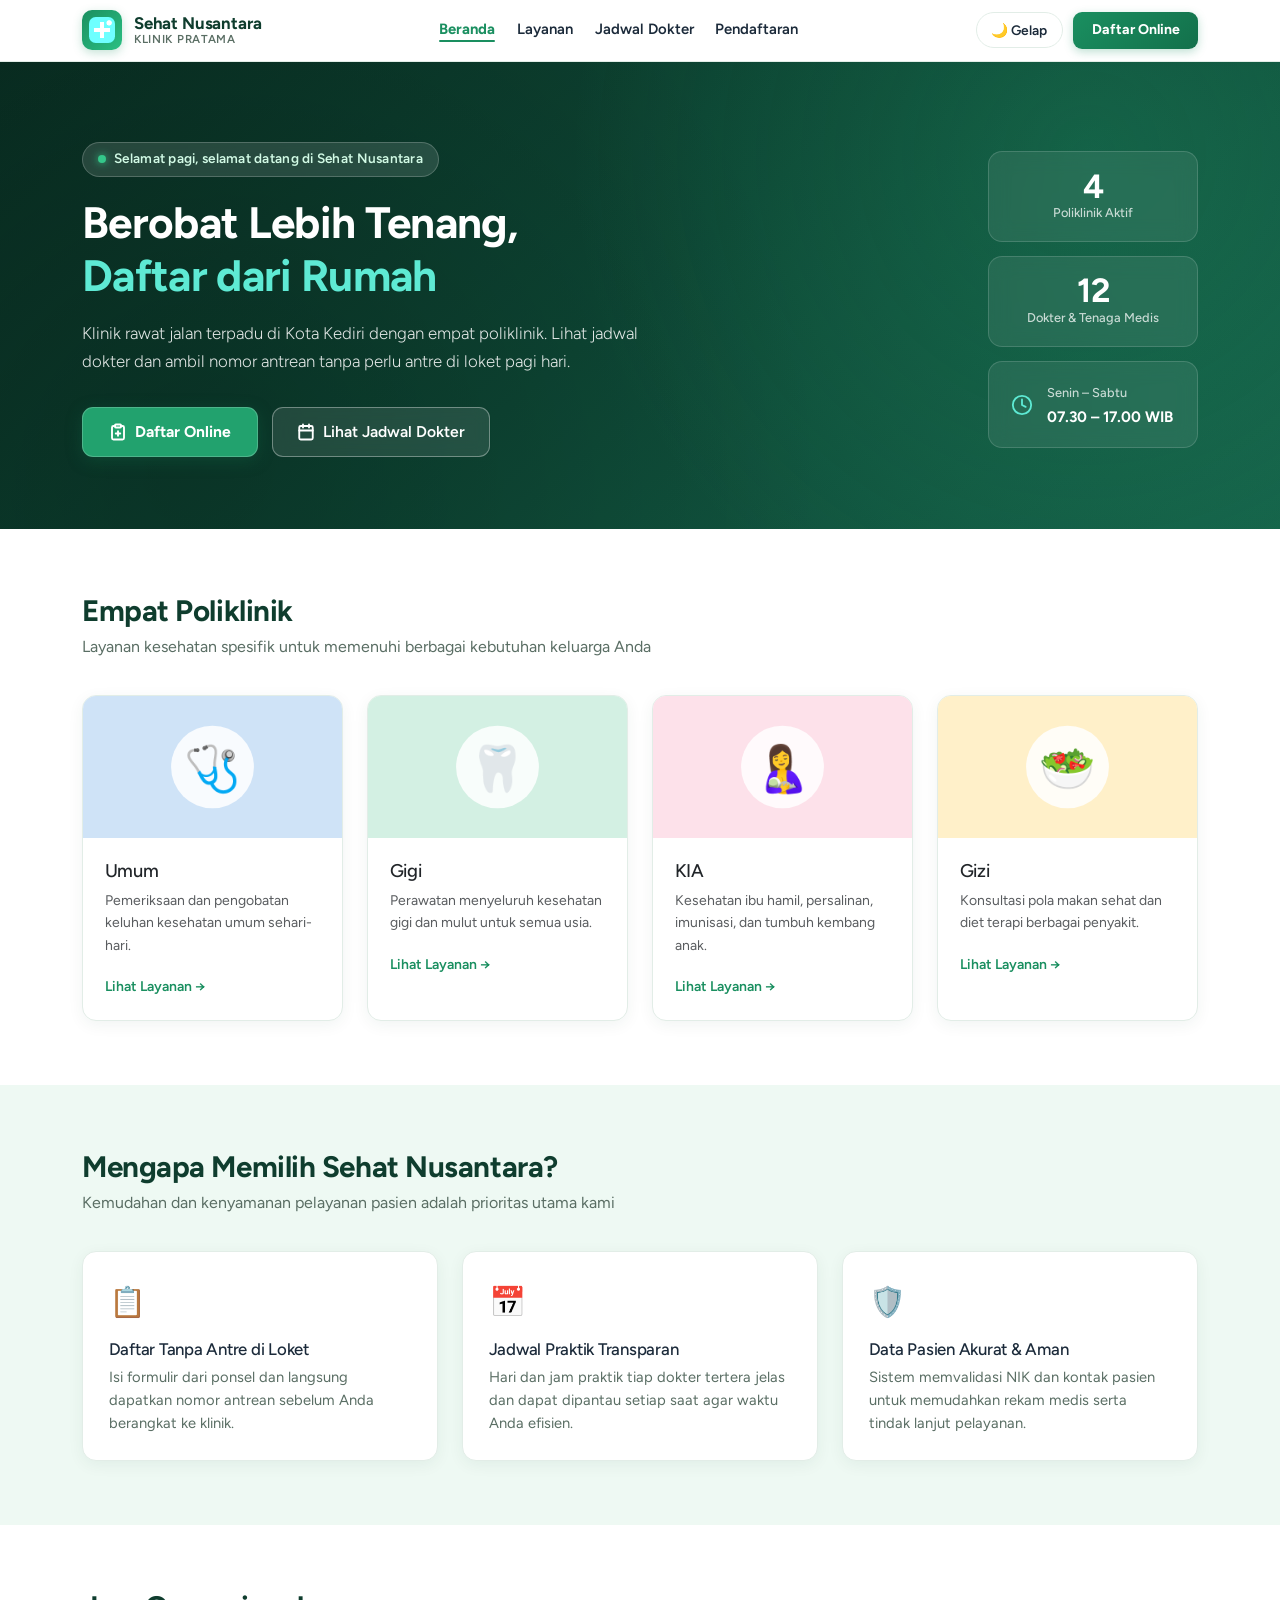
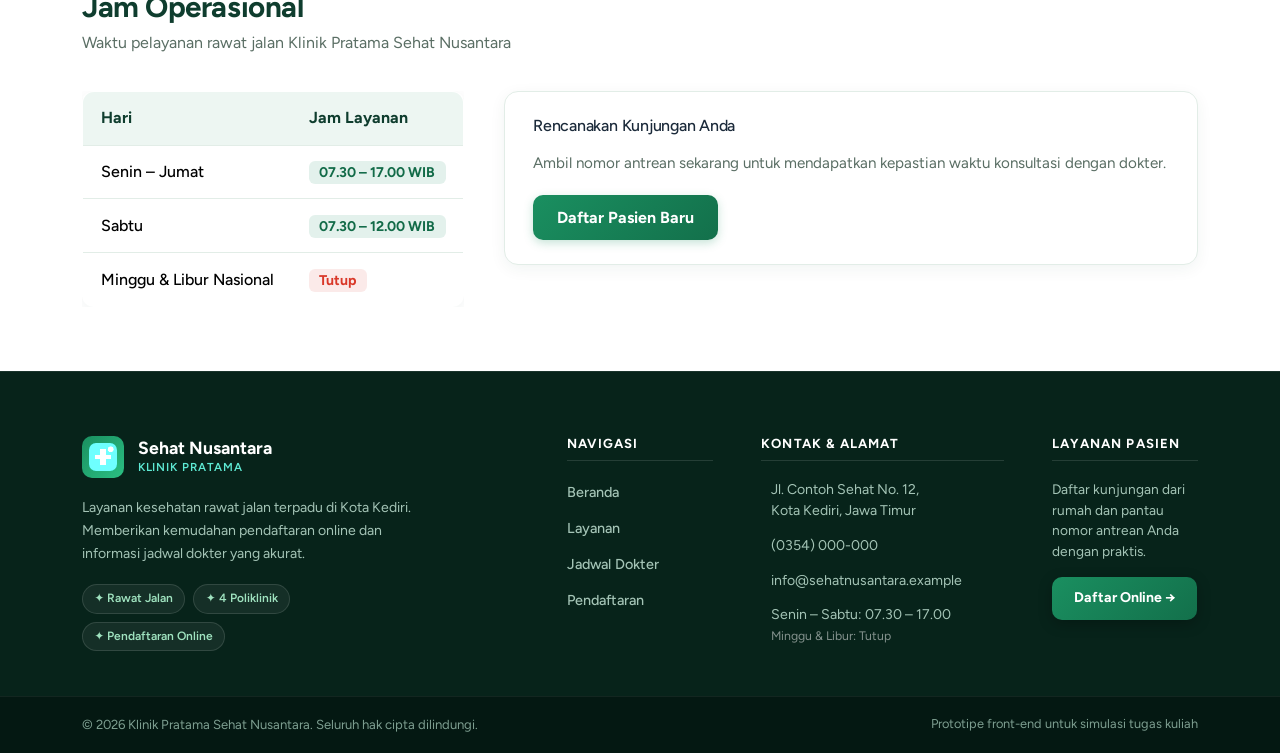
==== index.html @ d6ba3797 "Merge pull request #7 from ReyhanRefalda/fixing-html Menghapus kode yang tidak perlu di index" ====
<!doctype html>
<html lang="id">
  <head>
    <meta charset="UTF-8" />
    <meta name="viewport" content="width=device-width, initial-scale=1" />
    <title>Beranda | Klinik Pratama Sehat Nusantara</title>
    <link rel="preconnect" href="https://fonts.googleapis.com" />
    <link
      href="https://fonts.googleapis.com/css2?family=Figtree:wght@400;500;600;700&display=swap"
      rel="stylesheet"
    />
    <link
      href="https://cdn.jsdelivr.net/npm/bootstrap@5.3.3/dist/css/bootstrap.min.css"
      rel="stylesheet"
    />
    <link rel="stylesheet" href="css/style.css" />
    <script>
      document.documentElement.setAttribute(
        "data-bs-theme",
        localStorage.getItem("tema") || "light",
      );
    </script>
  </head>
  <body>

    <!-- ===== HEADER / NAVBAR ===== -->
    <header class="site-header">
      <nav class="navbar navbar-expand-md" aria-label="Navigasi utama">
        <div class="container">

          <!-- Brand Logo & Nama -->
          <a class="navbar-brand" href="index.html">
            <div class="navbar-brand-logo">
              <img
                src="img/logo.svg"
                alt="Logo Klinik Sehat Nusantara"
                width="26"
                height="26"
              />
            </div>
            <div class="navbar-brand-text">
              <span class="brand-name">Sehat Nusantara</span>
              <span class="brand-sub">Klinik Pratama</span>
            </div>
          </a>

          <!-- Toggler Mobile -->
          <button
            class="navbar-toggler"
            type="button"
            data-bs-toggle="collapse"
            data-bs-target="#menu"
            aria-controls="menu"
            aria-expanded="false"
            aria-label="Buka menu"
          >
            <span class="navbar-toggler-icon"></span>
          </button>

          <!-- Menu Navigasi & Aksi -->
          <div class="collapse navbar-collapse" id="menu">
            <ul class="navbar-nav mx-auto">
              <li class="nav-item">
                <a class="nav-link active" href="index.html">
                  <span>Beranda</span>
                </a>
              </li>
              <li class="nav-item">
                <a class="nav-link" href="layanan.html">
                  <span>Layanan</span>
                </a>
              </li>
              <li class="nav-item">
                <a class="nav-link" href="dokter.html">
                  <span>Jadwal Dokter</span>
                </a>
              </li>
              <li class="nav-item">
                <a class="nav-link" href="pendaftaran.html">
                  <span>Pendaftaran</span>
                </a>
              </li>
            </ul>

            <div class="navbar-actions">
              <button
                id="btn-tema"
                type="button"
                class="btn-tema"
                aria-pressed="false"
              >
                🌙 Gelap
              </button>
              <a href="pendaftaran.html" class="btn-daftar-nav">
                Daftar Online
              </a>
            </div>
          </div>

        </div>
      </nav>
    </header>

    <main>
      <!-- ===== HERO SECTION ===== -->
      <section class="hero">
        <div class="container">
          <div class="hero-inner">
            <div class="hero-content">
              <div class="hero-badge">
                <span class="hero-badge-dot"></span>
                <span id="sapaan" class="sapaan">Selamat datang di Sehat Nusantara</span>
              </div>
              <h1 class="hero-title">
                Berobat Lebih Tenang,<br />
                <span class="hero-title-highlight">Daftar dari Rumah</span>
              </h1>
              <p class="lead">
                Klinik rawat jalan terpadu di Kota Kediri dengan empat poliklinik.
                Lihat jadwal dokter dan ambil nomor antrean tanpa perlu antre di loket pagi hari.
              </p>
              <div class="hero-actions">
                <a class="btn btn-hero-primary" href="pendaftaran.html">
                  <svg xmlns="http://www.w3.org/2000/svg" width="18" height="18" viewBox="0 0 24 24" fill="none" stroke="currentColor" stroke-width="2.5" stroke-linecap="round" stroke-linejoin="round" aria-hidden="true"><path d="M16 4h2a2 2 0 0 1 2 2v14a2 2 0 0 1-2 2H6a2 2 0 0 1-2-2V6a2 2 0 0 1 2-2h2"/><rect x="8" y="2" width="8" height="4" rx="1"/><path d="M12 11v6M9 14h6"/></svg>
                  Daftar Online
                </a>
                <a class="btn btn-hero-secondary" href="dokter.html">
                  <svg xmlns="http://www.w3.org/2000/svg" width="18" height="18" viewBox="0 0 24 24" fill="none" stroke="currentColor" stroke-width="2.5" stroke-linecap="round" stroke-linejoin="round" aria-hidden="true"><rect x="3" y="4" width="18" height="18" rx="2" ry="2"/><line x1="16" y1="2" x2="16" y2="6"/><line x1="8" y1="2" x2="8" y2="6"/><line x1="3" y1="10" x2="21" y2="10"/></svg>
                  Lihat Jadwal Dokter
                </a>
              </div>
            </div>

            <!-- Stats Highlight Kanan -->
            <div class="hero-stats" aria-hidden="true">
              <div class="stat-card">
                <span class="stat-num">4</span>
                <span class="stat-label">Poliklinik Aktif</span>
              </div>
              <div class="stat-card">
                <span class="stat-num">12</span>
                <span class="stat-label">Dokter &amp; Tenaga Medis</span>
              </div>
              <div class="stat-card stat-card-wide">
                <div class="stat-icon-clock">
                  <svg xmlns="http://www.w3.org/2000/svg" width="22" height="22" viewBox="0 0 24 24" fill="none" stroke="currentColor" stroke-width="2" stroke-linecap="round" stroke-linejoin="round" aria-hidden="true"><circle cx="12" cy="12" r="10"/><polyline points="12 6 12 12 16 14"/></svg>
                </div>
                <div>
                  <span class="stat-label">Senin – Sabtu</span>
                  <span class="stat-num-sm">07.30 – 17.00 WIB</span>
                </div>
              </div>
            </div>
          </div>
        </div>
      </section>

      <!-- ===== EMPAT POLIKLINIK ===== -->
      <section class="bagian">
        <div class="container">
          <div class="section-heading text-center text-md-start">
            <h2>Empat Poliklinik</h2>
            <p class="section-sub">Layanan kesehatan spesifik untuk memenuhi berbagai kebutuhan keluarga Anda</p>
          </div>
          <div class="row g-4">
            <div class="col-6 col-lg-3">
              <div class="card kartu-poli h-100">
                <img
                  src="img/umum.svg"
                  class="card-img-top"
                  alt="Ilustrasi Poliklinik Umum"
                />
                <div class="card-body">
                  <h3 class="h5">Umum</h3>
                  <p class="small text-muted mb-3">Pemeriksaan dan pengobatan keluhan kesehatan umum sehari-hari.</p>
                  <a href="layanan.html" class="stretched-link small fw-semibold">Lihat Layanan →</a>
                </div>
              </div>
            </div>
            <div class="col-6 col-lg-3">
              <div class="card kartu-poli h-100">
                <img
                  src="img/gigi.svg"
                  class="card-img-top"
                  alt="Ilustrasi Poliklinik Gigi"
                />
                <div class="card-body">
                  <h3 class="h5">Gigi</h3>
                  <p class="small text-muted mb-3">Perawatan menyeluruh kesehatan gigi dan mulut untuk semua usia.</p>
                  <a href="layanan.html" class="stretched-link small fw-semibold">Lihat Layanan →</a>
                </div>
              </div>
            </div>
            <div class="col-6 col-lg-3">
              <div class="card kartu-poli h-100">
                <img
                  src="img/kia.svg"
                  class="card-img-top"
                  alt="Ilustrasi Poliklinik KIA"
                />
                <div class="card-body">
                  <h3 class="h5">KIA</h3>
                  <p class="small text-muted mb-3">Kesehatan ibu hamil, persalinan, imunisasi, dan tumbuh kembang anak.</p>
                  <a href="layanan.html" class="stretched-link small fw-semibold">Lihat Layanan →</a>
                </div>
              </div>
            </div>
            <div class="col-6 col-lg-3">
              <div class="card kartu-poli h-100">
                <img
                  src="img/gizi.svg"
                  class="card-img-top"
                  alt="Ilustrasi Poliklinik Gizi"
                />
                <div class="card-body">
                  <h3 class="h5">Gizi</h3>
                  <p class="small text-muted mb-3">Konsultasi pola makan sehat dan diet terapi berbagai penyakit.</p>
                  <a href="layanan.html" class="stretched-link small fw-semibold">Lihat Layanan →</a>
                </div>
              </div>
            </div>
          </div>
        </div>
      </section>

      <!-- ===== KEUNGGULAN ===== -->
      <section class="bagian bg-muda">
        <div class="container">
          <div class="section-heading text-center text-md-start">
            <h2>Mengapa Memilih Sehat Nusantara?</h2>
            <p class="section-sub">Kemudahan dan kenyamanan pelayanan pasien adalah prioritas utama kami</p>
          </div>
          <div class="row g-4">
            <div class="col-md-4">
              <div class="keunggulan-card">
                <div class="keunggulan-icon" aria-hidden="true">📋</div>
                <h3 class="h5">Daftar Tanpa Antre di Loket</h3>
                <p>Isi formulir dari ponsel dan langsung dapatkan nomor antrean sebelum Anda berangkat ke klinik.</p>
              </div>
            </div>
            <div class="col-md-4">
              <div class="keunggulan-card">
                <div class="keunggulan-icon" aria-hidden="true">📅</div>
                <h3 class="h5">Jadwal Praktik Transparan</h3>
                <p>Hari dan jam praktik tiap dokter tertera jelas dan dapat dipantau setiap saat agar waktu Anda efisien.</p>
              </div>
            </div>
            <div class="col-md-4">
              <div class="keunggulan-card">
                <div class="keunggulan-icon" aria-hidden="true">🛡️</div>
                <h3 class="h5">Data Pasien Akurat &amp; Aman</h3>
                <p>Sistem memvalidasi NIK dan kontak pasien untuk memudahkan rekam medis serta tindak lanjut pelayanan.</p>
              </div>
            </div>
          </div>
        </div>
      </section>

      <!-- ===== JAM OPERASIONAL ===== -->
      <section class="bagian">
        <div class="container">
          <div class="section-heading text-center text-md-start">
            <h2>Jam Operasional</h2>
            <p class="section-sub">Waktu pelayanan rawat jalan Klinik Pratama Sehat Nusantara</p>
          </div>
          <div class="jam-wrapper">
            <div class="table-responsive">
              <table class="table tabel-jam">
                <thead>
                  <tr>
                    <th scope="col">Hari</th>
                    <th scope="col">Jam Layanan</th>
                  </tr>
                </thead>
                <tbody>
                  <tr>
                    <td class="fw-medium">Senin – Jumat</td>
                    <td><span class="jam-buka">07.30 – 17.00 WIB</span></td>
                  </tr>
                  <tr>
                    <td class="fw-medium">Sabtu</td>
                    <td><span class="jam-buka">07.30 – 12.00 WIB</span></td>
                  </tr>
                  <tr>
                    <td class="fw-medium">Minggu &amp; Libur Nasional</td>
                    <td><span class="jam-tutup">Tutup</span></td>
                  </tr>
                </tbody>
              </table>
            </div>
            <div class="jam-cta">
              <h3 class="h6 mb-1">Rencanakan Kunjungan Anda</h3>
              <p>Ambil nomor antrean sekarang untuk mendapatkan kepastian waktu konsultasi dengan dokter.</p>
              <a href="pendaftaran.html" class="btn btn-hijau mt-2 align-self-start">Daftar Pasien Baru</a>
            </div>
          </div>
        </div>
      </section>
    </main>

    <!-- ===== FOOTER ===== -->
    <footer class="site-footer">
      <div class="footer-top">
        <div class="container">
          <div class="row g-4 g-lg-5">

            <!-- Kolom 1: Identitas -->
            <div class="col-md-5 col-lg-4">
              <div class="footer-brand">
                <div class="footer-brand-logo">
                  <img src="img/logo.svg" alt="Logo Sehat Nusantara" width="28" height="28" />
                </div>
                <div>
                  <span class="footer-brand-name">Sehat Nusantara</span>
                  <span class="footer-brand-tag">Klinik Pratama</span>
                </div>
              </div>
              <p class="footer-desc">
                Layanan kesehatan rawat jalan terpadu di Kota Kediri. Memberikan kemudahan pendaftaran online dan informasi jadwal dokter yang akurat.
              </p>
              <div class="footer-badges">
                <span class="footer-badge">✦ Rawat Jalan</span>
                <span class="footer-badge">✦ 4 Poliklinik</span>
                <span class="footer-badge">✦ Pendaftaran Online</span>
              </div>
            </div>

            <!-- Kolom 2: Navigasi -->
            <div class="col-6 col-md-3 col-lg-2 offset-lg-1">
              <h2 class="footer-heading">Navigasi</h2>
              <ul class="footer-links">
                <li><a href="index.html">Beranda</a></li>
                <li><a href="layanan.html">Layanan</a></li>
                <li><a href="dokter.html">Jadwal Dokter</a></li>
                <li><a href="pendaftaran.html">Pendaftaran</a></li>
              </ul>
            </div>

            <!-- Kolom 3: Kontak -->
            <div class="col-6 col-md-4 col-lg-3">
              <h2 class="footer-heading">Kontak &amp; Alamat</h2>
              <ul class="footer-contact">
                <li>
                  <span class="fc-icon" aria-hidden="true"></span>
                  <span>Jl. Contoh Sehat No. 12,<br />Kota Kediri, Jawa Timur</span>
                </li>
                <li>
                  <span class="fc-icon" aria-hidden="true"></span>
                  <span>(0354) 000-000</span>
                </li>
                <li>
                  <span class="fc-icon" aria-hidden="true"></span>
                  <span>info@sehatnusantara.example</span>
                </li>
                <li>
                  <span class="fc-icon" aria-hidden="true"></span>
                  <span>Senin – Sabtu: 07.30 – 17.00<br /><small class="text-white-50">Minggu &amp; Libur: Tutup</small></span>
                </li>
              </ul>
            </div>

            <!-- Kolom 4: CTA Layanan -->
            <div class="col-md-12 col-lg-2">
              <h2 class="footer-heading">Layanan Pasien</h2>
              <p class="footer-cta-desc">Daftar kunjungan dari rumah dan pantau nomor antrean Anda dengan praktis.</p>
              <a href="pendaftaran.html" class="btn-footer-daftar">Daftar Online →</a>
            </div>

          </div>
        </div>
      </div>

      <!-- Footer Bottom Bar -->
      <div class="footer-bottom">
        <div class="container">
          <div class="footer-bottom-inner">
            <p class="copy">&copy; 2026 Klinik Pratama Sehat Nusantara. Seluruh hak cipta dilindungi.</p>
            <p class="footer-credit">Prototipe front-end untuk simulasi tugas kuliah</p>
          </div>
        </div>
      </div>
    </footer>

    <script src="https://cdn.jsdelivr.net/npm/bootstrap@5.3.3/dist/js/bootstrap.bundle.min.js"></script>
    <script src="js/script.js"></script>
  </body>
</html>
---- css/style.css ----
/* ==========================================================================
   KLINIK PRATAMA SEHAT NUSANTARA - MODERN HEALTHCARE DESIGN SYSTEM
   Palet: Emerald Green (#1a8f60), Forest Deep (#092e22), Soft Mint (#eef9f3),
   Slate Charcoal (#1b2a3a), Pure White (#ffffff).
   Font: Figtree
   ========================================================================== */

:root {
  /* Warna Utama & Identitas */
  --hijau: #1a8f60;
  --hijau-tua: #126b48;
  --hijau-muda: #eef9f3;
  --hijau-aksen: #2bc083;
  --biru: #1a8f60;           /* Selaraskan biru lawas menjadi hijau klinik */
  --biru-tua: #0f3d2e;
  --biru-muda: #eef9f3;
  --teks: #1b2a3a;
  --teks-muted: #5a6e64;
  --abu: #5a6e64;
  --merah: #d93829;
  --latar-gelap: #092e22;    /* Deep Forest Green elegan */
  --tombol: #1a8f60;
  --tombol-hover: #13704b;
  --border-halus: #e2ede7;
  --card-bg: #ffffff;
  --card-shadow: 0 4px 16px rgba(15, 61, 46, 0.06);
  --card-shadow-hover: 0 8px 24px rgba(26, 143, 96, 0.12);
  --header-bg: rgba(255, 255, 255, 0.95);
  --footer-bg: #07231a;
  --footer-bottom-bg: #041812;
}

body {
  font-family: "Figtree", system-ui, -apple-system, BlinkMacSystemFont, sans-serif;
  color: var(--teks);
  background-color: var(--bs-body-bg);
  line-height: 1.6;
  overflow-x: hidden;
  transition: background-color 0.25s ease, color 0.25s ease;
}

h1, h2, h3, h4, h5, h6 {
  font-weight: 700;
  color: var(--biru-tua);
  letter-spacing: -0.015em;
}

a {
  color: var(--hijau);
  text-decoration: none;
  transition: color 0.18s ease;
}
a:hover {
  color: var(--hijau-tua);
}

:focus-visible {
  outline: 2px solid var(--hijau);
  outline-offset: 2px;
}

/* ==========================================================================
   HEADER & NAVBAR (Konsisten di Seluruh Halaman)
   ========================================================================== */
.site-header {
  background: var(--header-bg);
  backdrop-filter: blur(12px);
  -webkit-backdrop-filter: blur(12px);
  border-bottom: 1px solid var(--border-halus);
  position: sticky;
  top: 0;
  z-index: 1000;
  box-shadow: 0 2px 10px rgba(0, 0, 0, 0.03);
  transition: background-color 0.25s ease, border-color 0.25s ease;
}

.site-header .navbar {
  padding: 0.65rem 0;
}

.navbar .container {
  display: flex;
  align-items: center;
  justify-content: space-between;
}

/* Brand Logo & Teks */
.navbar-brand {
  display: flex;
  align-items: center;
  gap: 0.75rem;
  text-decoration: none;
  padding: 0;
  margin: 0;
  flex-shrink: 0;
}

.navbar-brand-logo {
  width: 40px;
  height: 40px;
  background: linear-gradient(135deg, #1a8f60 0%, #2bc083 100%);
  border-radius: 10px;
  display: flex;
  align-items: center;
  justify-content: center;
  flex-shrink: 0;
  box-shadow: 0 3px 10px rgba(26, 143, 96, 0.25);
  padding: 7px;
  transition: transform 0.2s ease;
}
.navbar-brand:hover .navbar-brand-logo {
  transform: scale(1.04);
}
.navbar-brand-logo img {
  filter: brightness(10);
  width: 100%;
  height: 100%;
  object-fit: contain;
}

.navbar-brand-text {
  display: flex;
  flex-direction: column;
  line-height: 1.15;
}
.brand-name {
  font-weight: 700;
  font-size: 1.05rem;
  color: var(--biru-tua);
  letter-spacing: -0.01em;
}
.brand-sub {
  font-size: 0.72rem;
  font-weight: 600;
  color: var(--teks-muted);
  text-transform: uppercase;
  letter-spacing: 0.06em;
}

/* Nav Menu Links (Terpusat & Seimbang) */
.navbar-collapse {
  flex-grow: 1;
}

.navbar-nav {
  display: flex;
  align-items: center;
  gap: 0.35rem;
  margin: 0 auto;
}

.navbar .nav-link {
  color: var(--teks);
  font-weight: 600;
  font-size: 0.93rem;
  padding: 0.5rem 0.95rem;
  border-radius: 8px;
  position: relative;
  transition: color 0.18s ease, background-color 0.18s ease;
}
.navbar .nav-link span {
  position: relative;
}
.navbar .nav-link span::after {
  content: "";
  position: absolute;
  left: 0;
  bottom: -4px;
  width: 0;
  height: 2px;
  background: var(--hijau);
  border-radius: 2px;
  transition: width 0.22s ease;
}
.navbar .nav-link:hover {
  color: var(--hijau);
}
.navbar .nav-link:hover span::after,
.navbar .nav-link.active span::after {
  width: 100%;
}
.navbar .nav-link.active {
  color: var(--hijau);
  font-weight: 700;
}

/* Navbar Actions (Kanan: Theme Toggle & CTA) */
.navbar-actions {
  display: flex;
  align-items: center;
  gap: 0.65rem;
  flex-shrink: 0;
}

.btn-tema {
  background: transparent;
  border: 1px solid var(--border-halus);
  border-radius: 20px;
  padding: 0.38rem 0.9rem;
  color: var(--teks);
  font-size: 0.86rem;
  font-weight: 600;
  cursor: pointer;
  display: inline-flex;
  align-items: center;
  gap: 0.35rem;
  transition: all 0.18s ease;
}
.btn-tema:hover {
  border-color: var(--hijau);
  color: var(--hijau);
  background: rgba(26, 143, 96, 0.06);
}

.btn-daftar-nav {
  display: inline-flex;
  align-items: center;
  gap: 0.4rem;
  background: linear-gradient(135deg, #1a8f60 0%, #13704b 100%);
  color: #ffffff !important;
  text-decoration: none;
  font-weight: 700;
  font-size: 0.88rem;
  padding: 0.45rem 1.15rem;
  border-radius: 9px;
  box-shadow: 0 3px 10px rgba(26, 143, 96, 0.28);
  transition: all 0.2s ease;
  white-space: nowrap;
}
.btn-daftar-nav:hover {
  background: linear-gradient(135deg, #22a26e 0%, #1a8f60 100%);
  box-shadow: 0 4px 14px rgba(26, 143, 96, 0.4);
  transform: translateY(-1px);
}

/* Mobile Navbar */
@media (max-width: 767.98px) {
  .site-header .navbar {
    padding: 0.5rem 0;
  }
  .navbar-collapse {
    background: var(--card-bg);
    border-radius: 14px;
    padding: 1rem 1.1rem;
    margin-top: 0.75rem;
    box-shadow: 0 8px 24px rgba(0, 0, 0, 0.1);
    border: 1px solid var(--border-halus);
  }
  .navbar-nav {
    margin: 0;
    gap: 0.25rem;
    width: 100%;
    align-items: stretch;
  }
  .navbar .nav-link {
    padding: 0.65rem 0.85rem;
  }
  .navbar .nav-link span::after {
    display: none;
  }
  .navbar .nav-link.active,
  .navbar .nav-link:hover {
    background: var(--hijau-muda);
  }
  .navbar-actions {
    margin-top: 0.85rem;
    padding-top: 0.85rem;
    border-top: 1px solid var(--border-halus);
    display: flex;
    justify-content: space-between;
    width: 100%;
  }
  .btn-daftar-nav {
    flex-grow: 1;
    justify-content: center;
  }
}

/* ==========================================================================
   HERO / LANDING PAGE HEADER (Elegan, Tenang & Modern Healthcare)
   ========================================================================== */
.hero {
  background: linear-gradient(140deg, #092e22 0%, #0d4634 50%, #156249 100%);
  color: #ffffff;
  padding: 5rem 0 4.5rem;
  position: relative;
  overflow: hidden;
}
.hero::before {
  content: "";
  position: absolute;
  inset: 0;
  background:
    radial-gradient(circle at 85% 20%, rgba(43, 192, 131, 0.18) 0%, transparent 45%),
    radial-gradient(circle at 15% 85%, rgba(0, 0, 0, 0.2) 0%, transparent 55%);
  pointer-events: none;
}

.hero-inner {
  display: flex;
  align-items: center;
  justify-content: space-between;
  gap: 2.5rem;
  position: relative;
  z-index: 1;
}

.hero-content {
  flex: 1;
  max-width: 58ch;
}

.hero-badge {
  display: inline-flex;
  align-items: center;
  gap: 0.5rem;
  background: rgba(255, 255, 255, 0.12);
  border: 1px solid rgba(255, 255, 255, 0.2);
  backdrop-filter: blur(8px);
  -webkit-backdrop-filter: blur(8px);
  padding: 0.35rem 0.95rem;
  border-radius: 30px;
  margin-bottom: 1.25rem;
}
.hero-badge-dot {
  width: 8px;
  height: 8px;
  background: #34c78a;
  border-radius: 50%;
  box-shadow: 0 0 8px #34c78a;
  animation: pulse-dot 2s infinite ease-in-out;
}
@keyframes pulse-dot {
  0%, 100% { opacity: 1; transform: scale(1); }
  50% { opacity: 0.6; transform: scale(1.2); }
}
.sapaan {
  color: #d1fae5;
  font-weight: 600;
  font-size: 0.85rem;
  letter-spacing: 0.02em;
  margin: 0;
}

.hero-title {
  color: #ffffff;
  font-size: 2.75rem;
  font-weight: 700;
  line-height: 1.2;
  margin: 0 0 1.1rem;
}
.hero-title-highlight {
  color: #5eead4;
}

.hero .lead {
  color: rgba(255, 255, 255, 0.88);
  font-size: 1.05rem;
  line-height: 1.65;
  max-width: 52ch;
  margin-bottom: 2rem;
}

.hero-actions {
  display: flex;
  gap: 0.85rem;
  flex-wrap: wrap;
}

.btn-hero-primary {
  display: inline-flex;
  align-items: center;
  gap: 0.55rem;
  background: #22a26e;
  color: #ffffff !important;
  font-weight: 700;
  font-size: 0.98rem;
  padding: 0.75rem 1.6rem;
  border-radius: 11px;
  box-shadow: 0 4px 16px rgba(18, 107, 72, 0.35);
  border: 1px solid rgba(255, 255, 255, 0.2);
  transition: all 0.2s ease;
}
.btn-hero-primary:hover {
  background: #27b67c;
  box-shadow: 0 6px 20px rgba(18, 107, 72, 0.45);
  transform: translateY(-2px);
}

.btn-hero-secondary {
  display: inline-flex;
  align-items: center;
  gap: 0.55rem;
  background: rgba(255, 255, 255, 0.1);
  color: #ffffff !important;
  font-weight: 600;
  font-size: 0.98rem;
  padding: 0.75rem 1.5rem;
  border-radius: 11px;
  border: 1.5px solid rgba(255, 255, 255, 0.35);
  backdrop-filter: blur(8px);
  -webkit-backdrop-filter: blur(8px);
  transition: all 0.2s ease;
}
.btn-hero-secondary:hover {
  background: rgba(255, 255, 255, 0.2);
  border-color: rgba(255, 255, 255, 0.6);
  transform: translateY(-2px);
}

/* Hero Stats */
.hero-stats {
  display: flex;
  flex-direction: column;
  gap: 0.85rem;
  min-width: 210px;
  flex-shrink: 0;
}
.stat-card {
  background: rgba(255, 255, 255, 0.08);
  border: 1px solid rgba(255, 255, 255, 0.15);
  backdrop-filter: blur(10px);
  -webkit-backdrop-filter: blur(10px);
  border-radius: 14px;
  padding: 1.1rem 1.4rem;
  display: flex;
  flex-direction: column;
  align-items: center;
  text-align: center;
}
.stat-card-wide {
  flex-direction: row;
  text-align: left;
  gap: 0.85rem;
}
.stat-icon-clock {
  color: #5eead4;
  flex-shrink: 0;
}
.stat-num {
  font-size: 2.1rem;
  font-weight: 700;
  color: #ffffff;
  line-height: 1;
}
.stat-num-sm {
  font-size: 0.95rem;
  font-weight: 700;
  color: #ffffff;
  display: block;
}
.stat-label {
  font-size: 0.8rem;
  color: rgba(255, 255, 255, 0.75);
  font-weight: 500;
}

@media (max-width: 991.98px) {
  .hero-stats {
    display: none;
  }
  .hero {
    padding: 3.8rem 0 3.2rem;
  }
  .hero-title {
    font-size: 2.2rem;
  }
}
@media (max-width: 575.98px) {
  .hero {
    padding: 3rem 0 2.5rem;
  }
  .hero-title {
    font-size: 1.85rem;
  }
  .hero-actions .btn-hero-primary,
  .hero-actions .btn-hero-secondary {
    width: 100%;
    justify-content: center;
  }
}

/* ==========================================================================
   SECTIONS & KOMPONEN KONTEN
   ========================================================================== */
.bagian {
  padding: 4rem 0;
}
.bg-muda {
  background: var(--hijau-muda);
}

.section-heading {
  margin-bottom: 2.2rem;
}
.section-heading h2 {
  font-size: 1.85rem;
  margin-bottom: 0.35rem;
}
.section-sub {
  color: var(--teks-muted);
  font-size: 1rem;
  margin: 0;
}

/* Card Poliklinik */
.kartu-poli {
  background: var(--card-bg);
  border: 1px solid var(--border-halus);
  border-radius: 14px;
  overflow: hidden;
  box-shadow: var(--card-shadow);
  transition: transform 0.2s ease, border-color 0.2s ease, box-shadow 0.2s ease;
}
.kartu-poli:hover {
  transform: translateY(-3px);
  border-color: var(--hijau);
  box-shadow: var(--card-shadow-hover);
}
.kartu-poli .card-body {
  padding: 1.35rem;
}
.kartu-poli h3, .kartu-poli h2 {
  font-size: 1.15rem;
  margin-bottom: 0.5rem;
}

/* Card Keunggulan */
.keunggulan-card {
  background: var(--card-bg);
  border: 1px solid var(--border-halus);
  border-radius: 14px;
  padding: 1.6rem;
  height: 100%;
  box-shadow: var(--card-shadow);
  transition: transform 0.2s ease, border-color 0.2s ease, box-shadow 0.2s ease;
}
.keunggulan-card:hover {
  transform: translateY(-3px);
  border-color: var(--hijau);
  box-shadow: var(--card-shadow-hover);
}
.keunggulan-icon {
  font-size: 1.85rem;
  margin-bottom: 0.85rem;
}
.keunggulan-card h3 {
  font-size: 1.05rem;
  margin-bottom: 0.45rem;
}
.keunggulan-card p {
  font-size: 0.92rem;
  color: var(--teks-muted);
  margin: 0;
  line-height: 1.55;
}

/* Jam Operasional */
.jam-wrapper {
  display: flex;
  align-items: flex-start;
  gap: 2.5rem;
  flex-wrap: wrap;
}
.tabel-jam {
  max-width: 480px;
  margin-bottom: 0;
  background: var(--card-bg);
  border-radius: 12px;
  overflow: hidden;
  box-shadow: var(--card-shadow);
  border: 1px solid var(--border-halus);
}
.tabel-jam th {
  background: rgba(26, 143, 96, 0.08);
  font-weight: 700;
  color: var(--biru-tua);
  padding: 0.85rem 1.1rem;
}
.tabel-jam td {
  padding: 0.85rem 1.1rem;
}
.jam-buka {
  background: rgba(26, 143, 96, 0.12);
  color: var(--hijau-tua);
  font-weight: 700;
  padding: 0.2rem 0.65rem;
  border-radius: 6px;
  font-size: 0.88rem;
}
.jam-tutup {
  background: rgba(217, 56, 41, 0.1);
  color: var(--merah);
  font-weight: 700;
  padding: 0.2rem 0.65rem;
  border-radius: 6px;
  font-size: 0.88rem;
}

.jam-cta {
  flex: 1;
  min-width: 220px;
  background: var(--card-bg);
  border: 1px solid var(--border-halus);
  border-radius: 14px;
  padding: 1.5rem 1.75rem;
  box-shadow: var(--card-shadow);
  display: flex;
  flex-direction: column;
  gap: 0.75rem;
}
.jam-cta p {
  color: var(--teks-muted);
  font-size: 0.95rem;
  margin: 0;
}

/* Dokter Card */
.kartu-dokter {
  display: flex;
  gap: 1rem;
  align-items: center;
  padding: 1.1rem 1.25rem;
  border: 1px solid var(--border-halus);
  border-radius: 14px;
  background: var(--card-bg);
  box-shadow: var(--card-shadow);
  height: 100%;
  transition: transform 0.2s ease, border-color 0.2s ease;
}
.kartu-dokter:hover {
  transform: translateY(-2px);
  border-color: var(--hijau);
}
.avatar {
  width: 52px;
  height: 52px;
  border-radius: 12px;
  background: linear-gradient(135deg, #1a8f60 0%, #2bc083 100%);
  color: #ffffff;
  display: flex;
  align-items: center;
  justify-content: center;
  font-weight: 700;
  font-size: 1.25rem;
  flex-shrink: 0;
  box-shadow: 0 3px 8px rgba(26, 143, 96, 0.25);
}
.badge-poli {
  background: var(--hijau-muda);
  color: var(--hijau-tua);
  padding: 0.2rem 0.65rem;
  border-radius: 20px;
  font-size: 0.78rem;
  font-weight: 600;
  display: inline-block;
}

/* Tombol Umum */
.btn-hijau {
  background: linear-gradient(135deg, #1a8f60 0%, #13704b 100%);
  color: #ffffff !important;
  font-weight: 700;
  border: none;
  border-radius: 10px;
  padding: 0.65rem 1.5rem;
  box-shadow: 0 3px 10px rgba(26, 143, 96, 0.25);
  transition: all 0.2s ease;
}
.btn-hijau:hover {
  background: linear-gradient(135deg, #22a26e 0%, #1a8f60 100%);
  box-shadow: 0 5px 16px rgba(26, 143, 96, 0.35);
  transform: translateY(-1px);
}

.btn-outline-biru,
.btn-outline-hijau {
  border: 1.5px solid var(--hijau);
  color: var(--hijau);
  background: transparent;
  font-weight: 600;
  border-radius: 10px;
  padding: 0.6rem 1.35rem;
  transition: all 0.2s ease;
}
.btn-outline-biru:hover,
.btn-outline-hijau:hover {
  background: var(--hijau);
  color: #ffffff;
}

/* ==========================================================================
   PENDAFTARAN (Hero, Formulir Card, Input Modern, Modal)
   ========================================================================== */
.hero-pendaftaran {
  background: linear-gradient(140deg, #092e22 0%, #0d4634 50%, #156249 100%);
  padding: 3.5rem 0 3rem;
  color: #ffffff;
  position: relative;
  overflow: hidden;
}
.hero-pendaftaran-inner {
  display: flex;
  align-items: center;
  gap: 1.35rem;
  position: relative;
  z-index: 1;
}
.hero-pendaftaran-icon {
  width: 60px;
  height: 60px;
  background: rgba(255, 255, 255, 0.14);
  border: 1px solid rgba(255, 255, 255, 0.22);
  border-radius: 16px;
  display: flex;
  align-items: center;
  justify-content: center;
  color: #5eead4;
  flex-shrink: 0;
  backdrop-filter: blur(8px);
}
.hero-pendaftaran-judul {
  font-size: 2rem;
  font-weight: 700;
  color: #ffffff;
  margin: 0 0 0.35rem;
  line-height: 1.2;
}
.hero-pendaftaran-sub {
  color: rgba(255, 255, 255, 0.85);
  margin: 0;
  font-size: 0.98rem;
  max-width: 58ch;
}

.bagian-form {
  background: var(--bs-body-bg);
  padding: 2.5rem 0 4rem;
}
.form-wrapper {
  max-width: 760px;
  margin: 0 auto;
  display: flex;
  flex-direction: column;
  gap: 1.35rem;
}

.notif-simulasi {
  background: rgba(26, 143, 96, 0.08);
  border: 1px solid rgba(26, 143, 96, 0.2);
  border-left: 4px solid var(--hijau);
  border-radius: 10px;
  padding: 0.85rem 1.15rem;
  font-size: 0.9rem;
  color: var(--teks);
  display: flex;
  align-items: flex-start;
  gap: 0.65rem;
}

.form-section {
  background: var(--card-bg);
  border-radius: 16px;
  box-shadow: var(--card-shadow);
  border: 1px solid var(--border-halus);
  overflow: hidden;
  transition: box-shadow 0.2s ease;
}
.form-section:focus-within {
  box-shadow: 0 6px 22px rgba(26, 143, 96, 0.12);
}

.form-section-header {
  display: flex;
  align-items: center;
  gap: 0.95rem;
  padding: 1.1rem 1.5rem;
  background: rgba(26, 143, 96, 0.04);
  border-bottom: 1px solid var(--border-halus);
}
.form-section-num {
  width: 34px;
  height: 34px;
  background: linear-gradient(135deg, #1a8f60, #2bc083);
  color: #ffffff;
  border-radius: 50%;
  display: flex;
  align-items: center;
  justify-content: center;
  font-weight: 700;
  font-size: 0.92rem;
  flex-shrink: 0;
  box-shadow: 0 2px 6px rgba(26, 143, 96, 0.3);
}
.form-section-title {
  font-size: 1.05rem;
  font-weight: 700;
  margin: 0;
  color: var(--biru-tua);
}
.form-section-desc {
  font-size: 0.82rem;
  color: var(--teks-muted);
  margin: 0;
}
.form-section-body {
  padding: 1.5rem;
}

.form-label {
  font-weight: 600;
  font-size: 0.92rem;
  color: var(--teks);
  display: flex;
  align-items: center;
  gap: 0.4rem;
  margin-bottom: 0.45rem;
}
.wajib {
  color: var(--merah);
  font-weight: 700;
}
.label-opsional {
  color: var(--teks-muted);
  font-weight: 400;
  font-size: 0.82rem;
}

/* Inputs Modern */
.form-control-modern,
.form-select.form-control-modern {
  border: 1.5px solid var(--border-halus);
  border-radius: 10px;
  padding: 0.65rem 0.95rem;
  font-size: 0.95rem;
  background: var(--card-bg);
  color: var(--teks);
  transition: all 0.18s ease;
  box-shadow: none;
}
.form-control-modern:focus,
.form-select.form-control-modern:focus {
  border-color: var(--hijau);
  box-shadow: 0 0 0 3.5px rgba(26, 143, 96, 0.15);
  background: var(--card-bg);
  outline: none;
}
.form-control-modern.is-invalid {
  border-color: var(--merah) !important;
  background-color: rgba(217, 56, 41, 0.04) !important;
  box-shadow: 0 0 0 3px rgba(217, 56, 41, 0.12) !important;
}
.form-control-readonly {
  background: rgba(0, 0, 0, 0.03) !important;
  color: var(--teks-muted);
  cursor: default;
}

.pesan-error {
  color: var(--merah);
  font-size: 0.84rem;
  min-height: 1.3em;
  margin-top: 0.25rem;
}

/* Jenis Kelamin Card */
.jk-group {
  display: flex;
  gap: 0.85rem;
}
.jk-option {
  flex: 1;
  cursor: pointer;
}
.jk-card {
  display: flex;
  flex-direction: column;
  align-items: center;
  justify-content: center;
  gap: 0.35rem;
  padding: 0.85rem 1rem;
  border: 1.5px solid var(--border-halus);
  border-radius: 12px;
  background: var(--card-bg);
  transition: all 0.18s ease;
  user-select: none;
}
.jk-card:hover {
  border-color: var(--hijau);
  background: rgba(26, 143, 96, 0.04);
}
.jk-option input:checked + .jk-card {
  border-color: var(--hijau);
  background: rgba(26, 143, 96, 0.08);
  box-shadow: 0 0 0 3px rgba(26, 143, 96, 0.18);
}
.jk-icon {
  font-size: 1.4rem;
}
.jk-text {
  font-size: 0.9rem;
  font-weight: 600;
  color: var(--teks);
}

/* Persetujuan Box */
.persetujuan-box {
  display: flex;
  align-items: flex-start;
  gap: 0.75rem;
  padding: 1rem 1.15rem;
  background: rgba(26, 143, 96, 0.04);
  border: 1.5px solid var(--border-halus);
  border-radius: 12px;
  cursor: pointer;
  transition: border-color 0.18s ease;
}
.persetujuan-box:hover {
  border-color: var(--hijau);
}
.persetujuan-box .form-check-input {
  flex-shrink: 0;
  width: 1.25em;
  height: 1.25em;
  margin-top: 0.15em;
  cursor: pointer;
}
.persetujuan-box .form-check-input:checked {
  background-color: var(--hijau);
  border-color: var(--hijau);
}
.persetujuan-teks {
  font-size: 0.9rem;
  color: var(--teks);
  line-height: 1.5;
}

/* Submit Area */
.form-submit-area {
  display: flex;
  align-items: center;
  justify-content: space-between;
  flex-wrap: wrap;
  gap: 1rem;
  padding: 1.25rem 1.6rem;
  background: var(--card-bg);
  border-radius: 16px;
  box-shadow: var(--card-shadow);
  border: 1px solid var(--border-halus);
}
.form-submit-note {
  margin: 0;
  font-size: 0.85rem;
  color: var(--teks-muted);
}
.btn-daftar {
  display: inline-flex;
  align-items: center;
  gap: 0.6rem;
  background: linear-gradient(135deg, #1a8f60 0%, #13704b 100%);
  color: #ffffff !important;
  border: none;
  border-radius: 11px;
  padding: 0.78rem 2.2rem;
  font-size: 1rem;
  font-weight: 700;
  cursor: pointer;
  box-shadow: 0 4px 14px rgba(26, 143, 96, 0.35);
  transition: all 0.2s ease;
}
.btn-daftar:hover {
  background: linear-gradient(135deg, #22a26e 0%, #1a8f60 100%);
  box-shadow: 0 6px 20px rgba(26, 143, 96, 0.45);
  transform: translateY(-2px);
}

/* Modal Modern */
.modal-modern {
  border-radius: 20px;
  overflow: hidden;
  border: 1px solid var(--border-halus);
  background: var(--card-bg);
  box-shadow: 0 20px 60px rgba(0, 0, 0, 0.25);
}
.modal-header-modern {
  background: linear-gradient(135deg, #092e22 0%, #135e46 100%);
  border: none;
  padding: 1.4rem 1.6rem;
  display: flex;
  align-items: center;
  justify-content: space-between;
}
.modal-header-content {
  display: flex;
  align-items: center;
  gap: 0.95rem;
}
.modal-sukses-icon {
  font-size: 2rem;
  flex-shrink: 0;
}
.modal-modern .modal-title {
  color: #ffffff !important;
  font-size: 1.25rem;
  font-weight: 700;
  margin: 0;
}
.modal-modern .modal-subtitle {
  color: rgba(255, 255, 255, 0.85);
  font-size: 0.85rem;
  margin: 0.15rem 0 0;
}
.btn-close-modern {
  filter: brightness(10);
  opacity: 0.85;
}
.btn-close-modern:hover {
  opacity: 1;
}

.modal-body-modern {
  padding: 1.6rem;
  background: var(--card-bg);
}
.antrean-box {
  background: rgba(26, 143, 96, 0.06);
  border: 2px dashed rgba(26, 143, 96, 0.3);
  border-radius: 14px;
  padding: 1.4rem 1rem;
  text-align: center;
  margin-bottom: 1.5rem;
}
.antrean-label {
  font-size: 0.82rem;
  font-weight: 700;
  color: var(--teks-muted);
  text-transform: uppercase;
  letter-spacing: 0.08em;
  margin: 0 0 0.25rem;
}
.nomor-antrean {
  font-size: 2.8rem;
  font-weight: 800;
  color: var(--hijau);
  letter-spacing: 0.08em;
  line-height: 1.1;
  margin: 0.1rem 0 0.35rem;
}
.antrean-note {
  font-size: 0.84rem;
  color: var(--teks-muted);
  margin: 0;
}

.ringkasan-judul {
  font-size: 0.88rem;
  font-weight: 700;
  color: var(--teks-muted);
  text-transform: uppercase;
  letter-spacing: 0.06em;
  margin-bottom: 0.85rem;
  padding-bottom: 0.45rem;
  border-bottom: 1px solid var(--border-halus);
}
.ringkasan-dl dt {
  font-size: 0.88rem;
  color: var(--teks-muted);
  font-weight: 600;
}
.ringkasan-dl dd {
  font-size: 0.95rem;
  color: var(--teks);
  font-weight: 500;
}

.modal-footer-modern {
  background: var(--card-bg);
  border-top: 1px solid var(--border-halus);
  padding: 1rem 1.6rem;
  display: flex;
  gap: 0.75rem;
  justify-content: flex-end;
}
.btn-cetak-modern {
  display: inline-flex;
  align-items: center;
  gap: 0.5rem;
  border: 1.5px solid var(--hijau);
  color: var(--hijau);
  background: transparent;
  border-radius: 10px;
  padding: 0.55rem 1.25rem;
  font-weight: 600;
  font-size: 0.9rem;
  transition: all 0.2s ease;
}
.btn-cetak-modern:hover {
  background: var(--hijau);
  color: #ffffff;
}
.btn-selesai-modern {
  background: linear-gradient(135deg, #1a8f60, #13704b);
  color: #ffffff !important;
  border: none;
  border-radius: 10px;
  padding: 0.55rem 1.5rem;
  font-weight: 700;
  font-size: 0.9rem;
  box-shadow: 0 3px 10px rgba(26, 143, 96, 0.3);
  transition: all 0.2s ease;
}
.btn-selesai-modern:hover {
  background: linear-gradient(135deg, #22a26e, #1a8f60);
  transform: translateY(-1px);
}

/* ==========================================================================
   FOOTER (Konsisten, Elegan & Mendukung Light & Dark Mode)
   ========================================================================== */
.site-footer {
  background: var(--footer-bg);
  color: #c0d8cc;
  margin-top: auto;
  border-top: 1px solid rgba(255, 255, 255, 0.08);
}

.footer-top {
  padding: 4rem 0 2.8rem;
}

.footer-brand {
  display: flex;
  align-items: center;
  gap: 0.85rem;
  margin-bottom: 1.1rem;
}
.footer-brand-logo {
  width: 42px;
  height: 42px;
  background: linear-gradient(135deg, #1a8f60 0%, #2bc083 100%);
  border-radius: 10px;
  display: flex;
  align-items: center;
  justify-content: center;
  padding: 7px;
  flex-shrink: 0;
}
.footer-brand-logo img {
  filter: brightness(10);
  width: 100%;
  height: 100%;
  object-fit: contain;
}
.footer-brand-name {
  display: block;
  font-weight: 700;
  font-size: 1.1rem;
  color: #ffffff;
  line-height: 1.2;
}
.footer-brand-tag {
  display: block;
  font-size: 0.72rem;
  font-weight: 600;
  color: #5eead4;
  text-transform: uppercase;
  letter-spacing: 0.08em;
}

.footer-desc {
  color: #a4c4b6;
  font-size: 0.88rem;
  line-height: 1.65;
  margin-bottom: 1.2rem;
}

.footer-badges {
  display: flex;
  gap: 0.5rem;
  flex-wrap: wrap;
}
.footer-badge {
  background: rgba(255, 255, 255, 0.06);
  border: 1px solid rgba(255, 255, 255, 0.12);
  color: #9fe2bf;
  font-size: 0.75rem;
  font-weight: 600;
  padding: 0.25rem 0.7rem;
  border-radius: 20px;
}

.footer-heading {
  font-size: 0.82rem;
  font-weight: 700;
  color: #ffffff;
  text-transform: uppercase;
  letter-spacing: 0.09em;
  margin-bottom: 1.15rem;
  padding-bottom: 0.5rem;
  border-bottom: 1px solid rgba(255, 255, 255, 0.12);
}

.footer-links {
  list-style: none;
  padding: 0;
  margin: 0;
  display: flex;
  flex-direction: column;
  gap: 0.65rem;
}
.footer-links a {
  color: #a4c4b6;
  text-decoration: none;
  font-size: 0.9rem;
  font-weight: 500;
  display: inline-block;
  transition: color 0.18s ease, transform 0.18s ease;
}
.footer-links a:hover {
  color: #38d39f;
  transform: translateX(4px);
}

.footer-contact {
  list-style: none;
  padding: 0;
  margin: 0;
  display: flex;
  flex-direction: column;
  gap: 0.85rem;
}
.footer-contact li {
  display: flex;
  align-items: flex-start;
  gap: 0.65rem;
  font-size: 0.88rem;
  color: #a4c4b6;
  line-height: 1.5;
}
.fc-icon {
  flex-shrink: 0;
  font-size: 1rem;
  margin-top: 0.1rem;
}

.footer-cta-desc {
  font-size: 0.86rem;
  color: #a4c4b6;
  margin-bottom: 0.95rem;
  line-height: 1.5;
}
.btn-footer-daftar {
  display: inline-flex;
  align-items: center;
  gap: 0.4rem;
  background: linear-gradient(135deg, #1a8f60, #13704b);
  color: #ffffff !important;
  text-decoration: none;
  font-weight: 700;
  font-size: 0.88rem;
  padding: 0.65rem 1.35rem;
  border-radius: 10px;
  box-shadow: 0 4px 14px rgba(0, 0, 0, 0.25);
  transition: all 0.2s ease;
}
.btn-footer-daftar:hover {
  background: linear-gradient(135deg, #22a26e, #1a8f60);
  box-shadow: 0 6px 18px rgba(0, 0, 0, 0.35);
  transform: translateY(-2px);
}

/* Footer Bottom Bar */
.footer-bottom {
  background: var(--footer-bottom-bg);
  border-top: 1px solid rgba(255, 255, 255, 0.06);
  padding: 1.1rem 0;
}
.footer-bottom-inner {
  display: flex;
  align-items: center;
  justify-content: space-between;
  gap: 1rem;
  flex-wrap: wrap;
}
.copy {
  font-size: 0.82rem;
  color: #7d9e90;
  margin: 0;
}
.footer-credit {
  font-size: 0.8rem;
  color: #7d9e90;
  margin: 0;
}

@media (max-width: 767.98px) {
  .footer-bottom-inner {
    flex-direction: column;
    text-align: center;
    gap: 0.35rem;
  }
}

/* ==========================================================================
   DARK MODE COMPREHENSIVE AUDIT & ENHANCEMENT
   ========================================================================== */
[data-bs-theme="dark"] {
  /* Variabel Tema Gelap */
  --teks: #e4eee8;
  --teks-muted: #8fa69a;
  --abu: #8fa69a;
  --biru-tua: #ffffff;
  --biru-muda: #0f271d;
  --hijau: #34c78a;
  --hijau-tua: #28a770;
  --hijau-muda: #0d2219;
  --hijau-aksen: #4ade80;
  --merah: #ff8579;
  --border-halus: rgba(52, 199, 138, 0.16);
  --card-bg: #0f2319;
  --card-shadow: 0 4px 16px rgba(0, 0, 0, 0.3);
  --card-shadow-hover: 0 8px 24px rgba(0, 0, 0, 0.45);
  --header-bg: rgba(12, 26, 19, 0.95);
  --footer-bg: #061610;
  --footer-bottom-bg: #040e0a;

  /* Bootstrap Variable Overrides */
  --bs-body-bg: #091711;
  --bs-body-color: #e4eee8;
  --bs-card-bg: #0f2319;
  --bs-border-color: rgba(52, 199, 138, 0.16);
}

/* Penyesuaian Komponen di Dark Mode */
[data-bs-theme="dark"] .site-header {
  box-shadow: 0 2px 10px rgba(0, 0, 0, 0.4);
}
[data-bs-theme="dark"] .brand-name {
  color: #ffffff;
}
[data-bs-theme="dark"] .brand-sub {
  color: #8fa69a;
}
[data-bs-theme="dark"] .navbar .nav-link {
  color: #c6dcce;
}
[data-bs-theme="dark"] .navbar .nav-link.active,
[data-bs-theme="dark"] .navbar .nav-link:hover {
  color: #34c78a;
}
[data-bs-theme="dark"] .navbar-toggler-icon {
  filter: invert(1);
}

/* Card & Background di Dark Mode */
[data-bs-theme="dark"] .card,
[data-bs-theme="dark"] .kartu-poli,
[data-bs-theme="dark"] .keunggulan-card,
[data-bs-theme="dark"] .kartu-dokter,
[data-bs-theme="dark"] .jam-cta,
[data-bs-theme="dark"] .form-section,
[data-bs-theme="dark"] .form-submit-area {
  background-color: var(--card-bg);
  border-color: var(--border-halus);
}

[data-bs-theme="dark"] .bg-muda {
  background-color: #07150f;
}

[data-bs-theme="dark"] .tabel-jam {
  background-color: var(--card-bg);
  border-color: var(--border-halus);
}
[data-bs-theme="dark"] .tabel-jam th {
  background-color: rgba(52, 199, 138, 0.12);
  color: #ffffff;
}

[data-bs-theme="dark"] .jam-buka {
  background: rgba(52, 199, 138, 0.15);
  color: #34c78a;
}
[data-bs-theme="dark"] .jam-tutup {
  background: rgba(255, 133, 121, 0.15);
  color: #ff8579;
}

/* Form Inputs di Dark Mode */
[data-bs-theme="dark"] .form-control-modern,
[data-bs-theme="dark"] .form-select.form-control-modern {
  background-color: #0b1a13;
  border-color: var(--border-halus);
  color: #e4eee8;
}
[data-bs-theme="dark"] .form-control-modern:focus,
[data-bs-theme="dark"] .form-select.form-control-modern:focus {
  background-color: #0e2219;
  border-color: var(--hijau);
  box-shadow: 0 0 0 3px rgba(52, 199, 138, 0.2);
}
[data-bs-theme="dark"] .form-control-readonly {
  background-color: #08140e !important;
  color: #8fa69a;
}
[data-bs-theme="dark"] .form-control-modern.is-invalid {
  background-color: #2b1111 !important;
  border-color: var(--merah) !important;
}

[data-bs-theme="dark"] .form-section-header {
  background: rgba(52, 199, 138, 0.06);
  border-bottom-color: var(--border-halus);
}
[data-bs-theme="dark"] .jk-card {
  background-color: #0b1a13;
  border-color: var(--border-halus);
}
[data-bs-theme="dark"] .jk-option input:checked + .jk-card {
  background-color: rgba(52, 199, 138, 0.14);
  border-color: var(--hijau);
}
[data-bs-theme="dark"] .persetujuan-box {
  background-color: rgba(52, 199, 138, 0.05);
  border-color: var(--border-halus);
}

[data-bs-theme="dark"] .notif-simulasi {
  background-color: rgba(52, 199, 138, 0.08);
  border-color: var(--border-halus);
  color: #e4eee8;
}

/* Modal di Dark Mode */
[data-bs-theme="dark"] .modal-modern {
  background-color: #0e2319;
  border-color: var(--border-halus);
}
[data-bs-theme="dark"] .modal-body-modern,
[data-bs-theme="dark"] .modal-footer-modern {
  background-color: #0e2319;
}
[data-bs-theme="dark"] .antrean-box {
  background-color: rgba(52, 199, 138, 0.08);
  border-color: rgba(52, 199, 138, 0.25);
}

/* Table Jadwal Dokter */
[data-bs-theme="dark"] .table-striped > tbody > tr:nth-of-type(odd) > * {
  background-color: rgba(52, 199, 138, 0.03);
  color: #e4eee8;
}
[data-bs-theme="dark"] .table > :not(caption) > * > * {
  border-bottom-color: var(--border-halus);
  color: #e4eee8;
}

/* ==========================================================================
   PRINT STYLES
   ========================================================================== */
@media print {
  body * {
    visibility: hidden;
  }
  #modal-ringkasan,
  #modal-ringkasan * {
    visibility: visible;
  }
  #modal-ringkasan {
    position: absolute;
    left: 0;
    top: 0;
    width: 100%;
  }
  .modal-footer,
  .btn-close {
    display: none !important;
  }
  #modal-ringkasan .modal-content {
    background: #ffffff !important;
    color: #000000 !important;
    border: none !important;
    box-shadow: none !important;
  }
  .nomor-antrean {
    color: #000000 !important;
  }
}
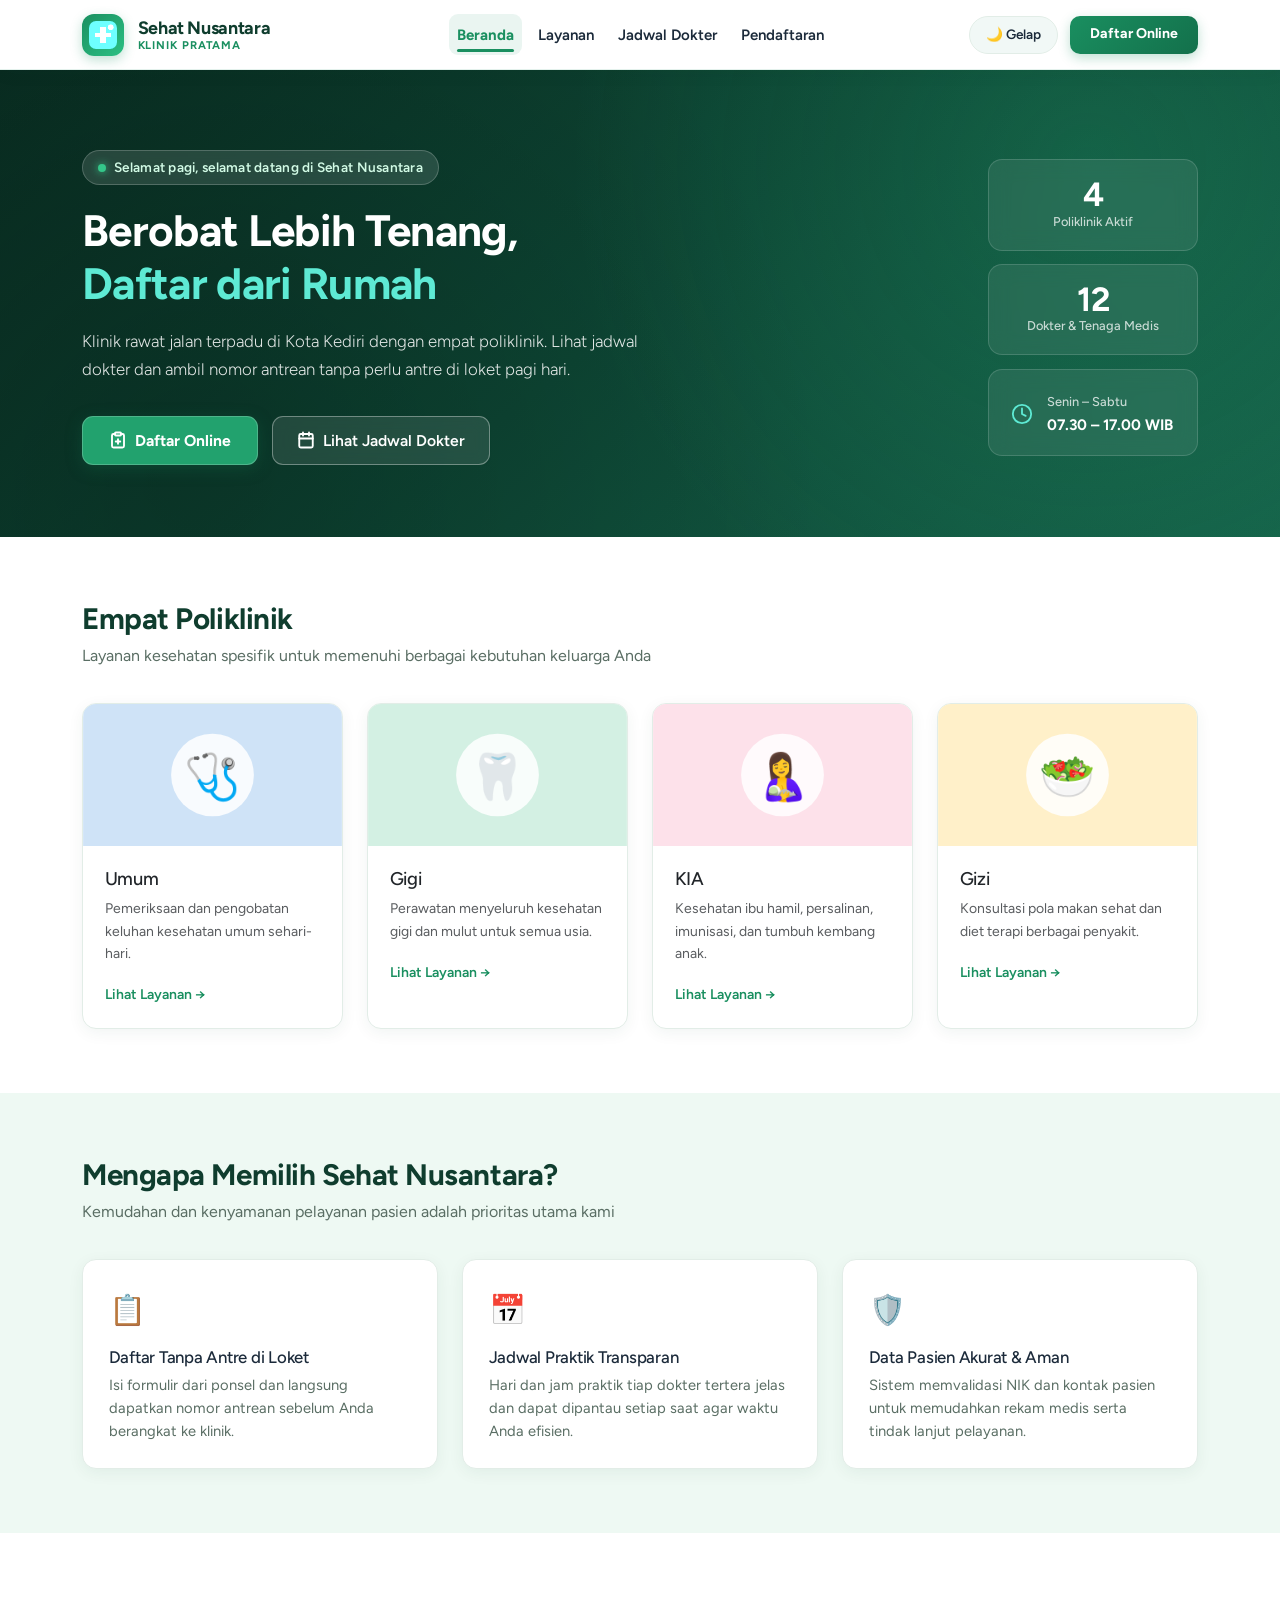
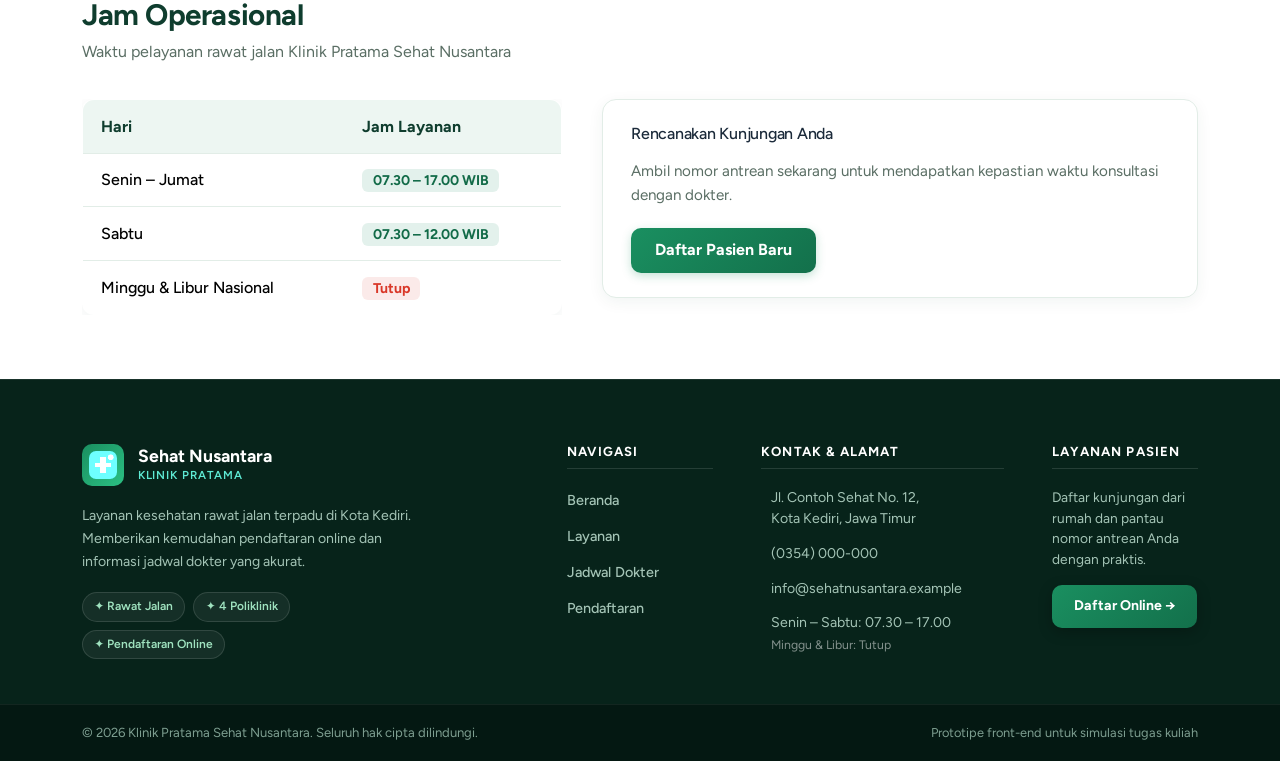
==== commit 4a0b20d4: "try fix navbar issue" ====
--- a/index.html
+++ b/index.html
@@ -25,7 +25,7 @@
 
     <!-- ===== HEADER / NAVBAR ===== -->
     <header class="site-header">
-      <nav class="navbar navbar-expand-md" aria-label="Navigasi utama">
+      <nav class="navbar navbar-expand-lg" aria-label="Navigasi utama">
         <div class="container">
 
           <!-- Brand Logo & Nama -->
--- a/css/style.css
+++ b/css/style.css
@@ -30,6 +30,12 @@
   --footer-bottom-bg: #041812;
 }
 
+*,
+*::before,
+*::after {
+  box-sizing: border-box;
+}
+
 body {
   font-family: "Figtree", system-ui, -apple-system, BlinkMacSystemFont, sans-serif;
   color: var(--teks);
@@ -39,6 +45,26 @@
   transition: background-color 0.25s ease, color 0.25s ease;
 }
 
+img,
+svg {
+  max-width: 100%;
+  height: auto;
+}
+
+p,
+h1,
+h2,
+h3,
+h4,
+h5,
+h6,
+span,
+li,
+dt,
+dd {
+  overflow-wrap: break-word;
+}
+
 h1, h2, h3, h4, h5, h6 {
   font-weight: 700;
   color: var(--biru-tua);
@@ -64,31 +90,194 @@
    ========================================================================== */
 .site-header {
   background: var(--header-bg);
-  backdrop-filter: blur(12px);
-  -webkit-backdrop-filter: blur(12px);
-  border-bottom: 1px solid var(--border-halus);
+  backdrop-filter: blur(14px);
+  -webkit-backdrop-filter: blur(14px);
+  border-bottom: 1px solid rgba(26, 143, 96, 0.12);
   position: sticky;
   top: 0;
   z-index: 1000;
-  box-shadow: 0 2px 10px rgba(0, 0, 0, 0.03);
-  transition: background-color 0.25s ease, border-color 0.25s ease;
+  box-shadow: 0 4px 18px rgba(15, 61, 46, 0.04);
+  transition: background-color 0.25s ease, border-color 0.25s ease, box-shadow 0.25s ease;
 }
 
 .site-header .navbar {
-  padding: 0.65rem 0;
-}
-
-.navbar .container {
-  display: flex;
-  align-items: center;
-  justify-content: space-between;
-}
-
-/* Brand Logo & Teks */
+  padding: 0.75rem 0;
+}
+
+/* ==========================================================================
+   NAVBAR DESKTOP (>= 992px)
+   Susunan 3 Bagian Utama yang Seimbang, Sejajar Vertikal & Rapi:
+   - Bagian Kiri   : Brand (Logo + Sehat Nusantara + KLINIK PRATAMA)
+   - Bagian Tengah : Menu Navigasi (Tepat di tengah container)
+   - Bagian Kanan  : Aksi (Tombol Tema + Tombol Daftar Online)
+   ========================================================================== */
+@media (min-width: 992px) {
+  .site-header .navbar {
+    padding: 0.85rem 0;
+  }
+
+  .site-header .navbar .container {
+    display: grid !important;
+    grid-template-columns: 1fr auto 1fr;
+    align-items: center;
+    column-gap: 1.5rem;
+    width: 100%;
+  }
+
+  /* 1. Bagian Kiri: Brand Logo & Teks */
+  .navbar-brand {
+    grid-column: 1;
+    justify-self: start;
+    display: flex;
+    align-items: center;
+    gap: 0.85rem;
+    text-decoration: none;
+    padding: 0;
+    margin: 0;
+    min-width: 0;
+    white-space: nowrap;
+  }
+
+  /* Hilangkan navbar-collapse sebagai wrapper kotak di desktop agar nav & actions menjadi grid item langsung */
+  .site-header .navbar.navbar-expand-lg .navbar-collapse,
+  .site-header .navbar .navbar-collapse {
+    display: contents !important;
+    background: transparent !important;
+    border: none !important;
+    box-shadow: none !important;
+    padding: 0 !important;
+    margin: 0 !important;
+  }
+
+  /* 2. Bagian Tengah: Menu Navigasi (Presisi di Tengah Container) */
+  .navbar-nav {
+    grid-column: 2;
+    justify-self: center;
+    display: flex !important;
+    flex-direction: row;
+    align-items: center;
+    justify-content: center;
+    gap: 0.5rem;
+    margin: 0 !important;
+    padding: 0;
+    list-style: none;
+    white-space: nowrap;
+  }
+
+  .navbar .nav-link {
+    color: var(--teks);
+    font-weight: 600;
+    font-size: 0.94rem;
+    padding: 0.52rem 1.05rem;
+    border-radius: 9px;
+    position: relative;
+    display: inline-flex;
+    align-items: center;
+    justify-content: center;
+    text-decoration: none;
+    white-space: nowrap;
+    transition: color 0.18s ease, background-color 0.18s ease;
+  }
+  .navbar .nav-link span {
+    position: relative;
+  }
+  .navbar .nav-link span::after {
+    content: "";
+    position: absolute;
+    left: 0;
+    bottom: -5px;
+    width: 0;
+    height: 2.5px;
+    background: var(--hijau);
+    border-radius: 3px;
+    transition: width 0.22s ease;
+  }
+  .navbar .nav-link:hover {
+    color: var(--hijau);
+    background: rgba(26, 143, 96, 0.07);
+  }
+  .navbar .nav-link:hover span::after,
+  .navbar .nav-link.active span::after {
+    width: 100%;
+  }
+  .navbar .nav-link.active {
+    color: var(--hijau);
+    font-weight: 700;
+    background: rgba(26, 143, 96, 0.09);
+  }
+
+  /* 3. Bagian Kanan: Aksi (Tombol Tema & Tombol Daftar Online) */
+  .navbar-actions {
+    grid-column: 3;
+    justify-self: end;
+    display: flex !important;
+    flex-direction: row;
+    align-items: center;
+    justify-content: flex-end;
+    gap: 0.75rem;
+    margin: 0 !important;
+    padding: 0;
+    border: none !important;
+    white-space: nowrap;
+  }
+
+  .btn-tema {
+    margin: 0;
+    white-space: nowrap;
+  }
+
+  .btn-daftar-nav {
+    margin: 0;
+    white-space: nowrap;
+  }
+}
+
+/* Penyesuaian Proporsional untuk Layar Laptop / Desktop Sedang (992px - 1199.98px) */
+@media (min-width: 992px) and (max-width: 1199.98px) {
+  .site-header .navbar .container {
+    column-gap: 0.85rem;
+  }
+  .navbar-brand {
+    gap: 0.65rem;
+  }
+  .navbar-brand-logo {
+    width: 38px;
+    height: 38px;
+    padding: 6px;
+  }
+  .brand-name {
+    font-size: 1.02rem;
+  }
+  .brand-sub {
+    font-size: 0.66rem;
+  }
+  .navbar-nav {
+    gap: 0.25rem;
+  }
+  .navbar .nav-link {
+    padding: 0.45rem 0.75rem;
+    font-size: 0.88rem;
+  }
+  .navbar-actions {
+    gap: 0.5rem;
+  }
+  .btn-tema {
+    padding: 0.4rem 0.8rem;
+    font-size: 0.82rem;
+  }
+  .btn-daftar-nav {
+    padding: 0.45rem 1rem;
+    font-size: 0.84rem;
+  }
+}
+
+/* ==========================================================================
+   STYLE UMUM ELEMEN NAVBAR (Logo, Brand, Tombol Tema & Daftar)
+   ========================================================================== */
 .navbar-brand {
   display: flex;
   align-items: center;
-  gap: 0.75rem;
+  gap: 0.85rem;
   text-decoration: none;
   padding: 0;
   margin: 0;
@@ -96,20 +285,21 @@
 }
 
 .navbar-brand-logo {
-  width: 40px;
-  height: 40px;
+  width: 42px;
+  height: 42px;
   background: linear-gradient(135deg, #1a8f60 0%, #2bc083 100%);
-  border-radius: 10px;
+  border-radius: 12px;
   display: flex;
   align-items: center;
   justify-content: center;
   flex-shrink: 0;
-  box-shadow: 0 3px 10px rgba(26, 143, 96, 0.25);
+  box-shadow: 0 4px 12px rgba(26, 143, 96, 0.28);
   padding: 7px;
-  transition: transform 0.2s ease;
+  transition: transform 0.2s ease, box-shadow 0.2s ease;
 }
 .navbar-brand:hover .navbar-brand-logo {
   transform: scale(1.04);
+  box-shadow: 0 6px 16px rgba(26, 143, 96, 0.36);
 }
 .navbar-brand-logo img {
   filter: brightness(10);
@@ -121,95 +311,41 @@
 .navbar-brand-text {
   display: flex;
   flex-direction: column;
-  line-height: 1.15;
+  line-height: 1.18;
 }
 .brand-name {
   font-weight: 700;
-  font-size: 1.05rem;
+  font-size: 1.12rem;
   color: var(--biru-tua);
-  letter-spacing: -0.01em;
+  letter-spacing: -0.02em;
 }
 .brand-sub {
-  font-size: 0.72rem;
-  font-weight: 600;
-  color: var(--teks-muted);
+  font-size: 0.7rem;
+  font-weight: 700;
+  color: var(--hijau);
   text-transform: uppercase;
-  letter-spacing: 0.06em;
-}
-
-/* Nav Menu Links (Terpusat & Seimbang) */
-.navbar-collapse {
-  flex-grow: 1;
-}
-
-.navbar-nav {
-  display: flex;
-  align-items: center;
-  gap: 0.35rem;
-  margin: 0 auto;
-}
-
-.navbar .nav-link {
+  letter-spacing: 0.08em;
+}
+
+.btn-tema {
+  background: rgba(26, 143, 96, 0.06);
+  border: 1.5px solid var(--border-halus);
+  border-radius: 9999px;
+  padding: 0.45rem 1rem;
   color: var(--teks);
-  font-weight: 600;
-  font-size: 0.93rem;
-  padding: 0.5rem 0.95rem;
-  border-radius: 8px;
-  position: relative;
-  transition: color 0.18s ease, background-color 0.18s ease;
-}
-.navbar .nav-link span {
-  position: relative;
-}
-.navbar .nav-link span::after {
-  content: "";
-  position: absolute;
-  left: 0;
-  bottom: -4px;
-  width: 0;
-  height: 2px;
-  background: var(--hijau);
-  border-radius: 2px;
-  transition: width 0.22s ease;
-}
-.navbar .nav-link:hover {
-  color: var(--hijau);
-}
-.navbar .nav-link:hover span::after,
-.navbar .nav-link.active span::after {
-  width: 100%;
-}
-.navbar .nav-link.active {
-  color: var(--hijau);
-  font-weight: 700;
-}
-
-/* Navbar Actions (Kanan: Theme Toggle & CTA) */
-.navbar-actions {
-  display: flex;
-  align-items: center;
-  gap: 0.65rem;
-  flex-shrink: 0;
-}
-
-.btn-tema {
-  background: transparent;
-  border: 1px solid var(--border-halus);
-  border-radius: 20px;
-  padding: 0.38rem 0.9rem;
-  color: var(--teks);
-  font-size: 0.86rem;
+  font-size: 0.85rem;
   font-weight: 600;
   cursor: pointer;
   display: inline-flex;
   align-items: center;
-  gap: 0.35rem;
-  transition: all 0.18s ease;
+  gap: 0.45rem;
+  transition: all 0.2s ease;
 }
 .btn-tema:hover {
   border-color: var(--hijau);
   color: var(--hijau);
-  background: rgba(26, 143, 96, 0.06);
+  background: rgba(26, 143, 96, 0.12);
+  transform: translateY(-1px);
 }
 
 .btn-daftar-nav {
@@ -221,39 +357,55 @@
   text-decoration: none;
   font-weight: 700;
   font-size: 0.88rem;
-  padding: 0.45rem 1.15rem;
-  border-radius: 9px;
-  box-shadow: 0 3px 10px rgba(26, 143, 96, 0.28);
+  padding: 0.48rem 1.25rem;
+  border-radius: 10px;
+  box-shadow: 0 4px 12px rgba(26, 143, 96, 0.28);
   transition: all 0.2s ease;
   white-space: nowrap;
 }
 .btn-daftar-nav:hover {
   background: linear-gradient(135deg, #22a26e 0%, #1a8f60 100%);
-  box-shadow: 0 4px 14px rgba(26, 143, 96, 0.4);
+  box-shadow: 0 6px 16px rgba(26, 143, 96, 0.38);
   transform: translateY(-1px);
 }
 
-/* Mobile Navbar */
-@media (max-width: 767.98px) {
+/* ==========================================================================
+   NAVBAR RESPONSIVE (Mobile & Tablet: < 992px)
+   Mempertahankan 100% Desain Mobile yang Sudah Terbukti Benar & Rapi
+   ========================================================================== */
+@media (max-width: 991.98px) {
   .site-header .navbar {
-    padding: 0.5rem 0;
+    padding: 0.55rem 0;
+  }
+  .site-header .navbar .container {
+    display: flex;
+    align-items: center;
+    justify-content: space-between;
   }
   .navbar-collapse {
     background: var(--card-bg);
     border-radius: 14px;
-    padding: 1rem 1.1rem;
+    padding: 1rem 1.15rem;
     margin-top: 0.75rem;
-    box-shadow: 0 8px 24px rgba(0, 0, 0, 0.1);
+    box-shadow: 0 10px 28px rgba(0, 0, 0, 0.12);
     border: 1px solid var(--border-halus);
   }
   .navbar-nav {
     margin: 0;
-    gap: 0.25rem;
+    gap: 0.3rem;
     width: 100%;
     align-items: stretch;
+    list-style: none;
+    padding: 0;
   }
   .navbar .nav-link {
-    padding: 0.65rem 0.85rem;
+    padding: 0.65rem 0.95rem;
+    font-size: 0.95rem;
+    font-weight: 600;
+    color: var(--teks);
+    border-radius: 9px;
+    display: block;
+    text-decoration: none;
   }
   .navbar .nav-link span::after {
     display: none;
@@ -261,17 +413,71 @@
   .navbar .nav-link.active,
   .navbar .nav-link:hover {
     background: var(--hijau-muda);
+    color: var(--hijau);
   }
   .navbar-actions {
     margin-top: 0.85rem;
     padding-top: 0.85rem;
     border-top: 1px solid var(--border-halus);
     display: flex;
-    justify-content: space-between;
+    gap: 0.65rem;
     width: 100%;
+    flex-wrap: wrap;
+    align-items: center;
+  }
+  .btn-tema {
+    padding: 0.48rem 0.95rem;
+    font-size: 0.88rem;
+    min-height: 42px;
+    display: inline-flex;
+    align-items: center;
+    justify-content: center;
   }
   .btn-daftar-nav {
     flex-grow: 1;
+    justify-content: center;
+    min-height: 42px;
+    padding: 0.48rem 1.15rem;
+    font-size: 0.9rem;
+  }
+}
+
+/* Mobile Kecil (<= 480px) */
+@media (max-width: 480px) {
+  .site-header .navbar {
+    padding: 0.45rem 0;
+  }
+  .navbar-brand {
+    gap: 0.55rem;
+  }
+  .navbar-brand-logo {
+    width: 36px;
+    height: 36px;
+    padding: 6px;
+    border-radius: 8px;
+  }
+  .brand-name {
+    font-size: 0.95rem;
+  }
+  .brand-sub {
+    font-size: 0.66rem;
+  }
+  .navbar-toggler {
+    padding: 0.35rem 0.55rem;
+    font-size: 0.92rem;
+    border-radius: 8px;
+  }
+}
+
+/* Layar Ekstra Kecil (<= 360px) */
+@media (max-width: 360px) {
+  .navbar-actions {
+    flex-direction: column;
+    gap: 0.5rem;
+  }
+  .btn-tema,
+  .btn-daftar-nav {
+    width: 100%;
     justify-content: center;
   }
 }
@@ -455,28 +661,170 @@
   font-weight: 500;
 }
 
-@media (max-width: 991.98px) {
+/* ==========================================================================
+   HERO RESPONSIVE (Tablet, Mobile & Small Devices)
+   ========================================================================== */
+
+/* Tablet (768px - 1024.98px) */
+@media (min-width: 768px) and (max-width: 1024.98px) {
+  .hero {
+    padding: 3.5rem 0 3rem;
+  }
+  .hero-inner {
+    flex-direction: column;
+    align-items: stretch;
+    gap: 2rem;
+  }
+  .hero-content {
+    max-width: 100%;
+  }
+  .hero-title {
+    font-size: clamp(2.1rem, 3.8vw, 2.5rem);
+  }
+  .hero .lead {
+    max-width: 100%;
+  }
   .hero-stats {
-    display: none;
-  }
+    display: grid;
+    grid-template-columns: 1fr 1fr 1.3fr;
+    gap: 1rem;
+    width: 100%;
+    min-width: 0;
+  }
+  .stat-card {
+    padding: 1rem 1.1rem;
+  }
+  .stat-card-wide {
+    flex-direction: row;
+    justify-content: flex-start;
+    text-align: left;
+    align-items: center;
+  }
+}
+
+/* Mobile Besar (481px - 767.98px) */
+@media (min-width: 481px) and (max-width: 767.98px) {
   .hero {
-    padding: 3.8rem 0 3.2rem;
+    padding: 2.8rem 0 2.25rem;
+  }
+  .hero-inner {
+    flex-direction: column;
+    align-items: stretch;
+    gap: 1.75rem;
+  }
+  .hero-content {
+    max-width: 100%;
+  }
+  .hero-badge {
+    margin-bottom: 1rem;
   }
   .hero-title {
-    font-size: 2.2rem;
-  }
-}
-@media (max-width: 575.98px) {
+    font-size: clamp(1.85rem, 5vw, 2.2rem);
+    margin-bottom: 0.85rem;
+  }
+  .hero .lead {
+    font-size: 0.98rem;
+    margin-bottom: 1.5rem;
+    max-width: 100%;
+  }
+  .hero-actions {
+    gap: 0.75rem;
+  }
+  .btn-hero-primary,
+  .btn-hero-secondary {
+    flex: 1 1 200px;
+    justify-content: center;
+    min-height: 44px;
+  }
+  .hero-stats {
+    display: grid;
+    grid-template-columns: 1fr 1fr;
+    gap: 0.75rem;
+    width: 100%;
+    min-width: 0;
+  }
+  .stat-card {
+    padding: 0.95rem 1rem;
+  }
+  .stat-card-wide {
+    grid-column: span 2;
+    flex-direction: row;
+    align-items: center;
+    text-align: left;
+  }
+}
+
+/* Mobile Kecil (<= 480px) */
+@media (max-width: 480px) {
   .hero {
-    padding: 3rem 0 2.5rem;
+    padding: 2.2rem 0 1.85rem;
+  }
+  .hero-inner {
+    flex-direction: column;
+    align-items: stretch;
+    gap: 1.5rem;
+  }
+  .hero-content {
+    max-width: 100%;
+  }
+  .hero-badge {
+    padding: 0.28rem 0.75rem;
+    margin-bottom: 0.85rem;
+  }
+  .sapaan {
+    font-size: 0.78rem;
   }
   .hero-title {
-    font-size: 1.85rem;
-  }
-  .hero-actions .btn-hero-primary,
-  .hero-actions .btn-hero-secondary {
+    font-size: clamp(1.5rem, 6.5vw, 1.85rem);
+    line-height: 1.25;
+    margin-bottom: 0.75rem;
+  }
+  .hero .lead {
+    font-size: 0.9rem;
+    line-height: 1.55;
+    margin-bottom: 1.25rem;
+    max-width: 100%;
+  }
+  .hero-actions {
+    flex-direction: column;
+    gap: 0.65rem;
+    width: 100%;
+  }
+  .btn-hero-primary,
+  .btn-hero-secondary {
     width: 100%;
     justify-content: center;
+    min-height: 44px;
+    padding: 0.7rem 1.2rem;
+    font-size: 0.92rem;
+  }
+  .hero-stats {
+    display: grid;
+    grid-template-columns: 1fr 1fr;
+    gap: 0.65rem;
+    width: 100%;
+    min-width: 0;
+  }
+  .stat-card {
+    padding: 0.75rem 0.65rem;
+    border-radius: 10px;
+  }
+  .stat-num {
+    font-size: 1.6rem;
+  }
+  .stat-label {
+    font-size: 0.75rem;
+  }
+  .stat-card-wide {
+    grid-column: span 2;
+    flex-direction: row;
+    align-items: center;
+    text-align: left;
+    padding: 0.75rem 0.95rem;
+    gap: 0.65rem;
+  }
+  .stat-num-sm {
+    font-size: 0.88rem;
   }
 }
 
@@ -493,13 +841,16 @@
 .section-heading {
   margin-bottom: 2.2rem;
 }
+.section-heading h1,
 .section-heading h2 {
-  font-size: 1.85rem;
+  font-size: clamp(1.45rem, 3.5vw, 1.85rem);
+  line-height: 1.25;
   margin-bottom: 0.35rem;
 }
 .section-sub {
   color: var(--teks-muted);
-  font-size: 1rem;
+  font-size: clamp(0.88rem, 2vw, 1rem);
+  line-height: 1.5;
   margin: 0;
 }
 
@@ -516,6 +867,12 @@
   transform: translateY(-3px);
   border-color: var(--hijau);
   box-shadow: var(--card-shadow-hover);
+}
+.kartu-poli .card-img-top {
+  width: 100%;
+  height: auto;
+  aspect-ratio: 400 / 220;
+  object-fit: cover;
 }
 .kartu-poli .card-body {
   padding: 1.35rem;
@@ -555,6 +912,69 @@
   line-height: 1.55;
 }
 
+/* Penyesuaian Responsif Sections & Cards */
+@media (max-width: 1024.98px) {
+  .bagian {
+    padding: 3.25rem 0;
+  }
+}
+@media (max-width: 767.98px) {
+  .bagian {
+    padding: 2.5rem 0;
+  }
+  .section-heading {
+    margin-bottom: 1.6rem;
+  }
+  .kartu-poli .card-body {
+    padding: 1.15rem 1rem;
+  }
+  .kartu-poli h3,
+  .kartu-poli h2 {
+    font-size: 1.1rem;
+  }
+  .keunggulan-card {
+    padding: 1.35rem 1.25rem;
+  }
+}
+@media (max-width: 480px) {
+  .bagian {
+    padding: 2rem 0;
+  }
+  .section-heading {
+    margin-bottom: 1.35rem;
+  }
+  .kartu-poli .card-body {
+    padding: 1rem 0.85rem;
+  }
+  .kartu-poli h3,
+  .kartu-poli h2 {
+    font-size: 1.05rem;
+  }
+  .kartu-poli p.small {
+    font-size: 0.84rem;
+  }
+  .keunggulan-card {
+    padding: 1.2rem 1.1rem;
+    border-radius: 12px;
+  }
+  .keunggulan-icon {
+    font-size: 1.65rem;
+    margin-bottom: 0.65rem;
+  }
+  .keunggulan-card h3 {
+    font-size: 1rem;
+  }
+  .keunggulan-card p {
+    font-size: 0.88rem;
+  }
+}
+@media (max-width: 420px) {
+  /* Pada smartphone layar kecil, susun poliklinik 1 kolom penuh agar isi kartu leluasa */
+  .bagian .row.g-4 > .col-6 {
+    width: 100%;
+  }
+}
+
 /* Jam Operasional */
 .jam-wrapper {
   display: flex;
@@ -615,6 +1035,70 @@
   margin: 0;
 }
 
+/* Jam Operasional Responsive */
+@media (min-width: 992px) {
+  .jam-wrapper {
+    flex-wrap: nowrap;
+  }
+  .jam-wrapper > .table-responsive {
+    flex: 0 1 480px;
+    max-width: 480px;
+    width: auto;
+  }
+  .jam-cta {
+    flex: 1;
+  }
+}
+@media (max-width: 991.98px) {
+  .jam-wrapper {
+    flex-direction: column;
+    gap: 1.5rem;
+    width: 100%;
+  }
+  .jam-wrapper > .table-responsive {
+    width: 100%;
+    max-width: 100%;
+  }
+  .tabel-jam {
+    max-width: 100%;
+    width: 100%;
+  }
+  .jam-cta {
+    width: 100%;
+  }
+}
+@media (max-width: 480px) {
+  .tabel-jam th,
+  .tabel-jam td {
+    padding: 0.75rem 0.85rem;
+    font-size: 0.88rem;
+  }
+  .jam-buka,
+  .jam-tutup {
+    font-size: 0.8rem;
+    padding: 0.18rem 0.5rem;
+    white-space: nowrap;
+  }
+  .jam-cta {
+    padding: 1.25rem 1.15rem;
+    border-radius: 12px;
+  }
+  .jam-cta h3 {
+    font-size: 1rem;
+  }
+  .jam-cta p {
+    font-size: 0.88rem;
+  }
+  .jam-cta .btn-hijau {
+    width: 100%;
+    justify-content: center;
+    text-align: center;
+    display: flex;
+    align-items: center;
+    min-height: 44px;
+  }
+}
+
 /* Dokter Card */
 .kartu-dokter {
   display: flex;
@@ -632,6 +1116,10 @@
   transform: translateY(-2px);
   border-color: var(--hijau);
 }
+.kartu-dokter > div:not(.avatar) {
+  min-width: 0;
+  flex: 1;
+}
 .avatar {
   width: 52px;
   height: 52px;
@@ -647,13 +1135,94 @@
   box-shadow: 0 3px 8px rgba(26, 143, 96, 0.25);
 }
 .badge-poli {
-  background: var(--hijau-muda);
-  color: var(--hijau-tua);
-  padding: 0.2rem 0.65rem;
+  background: #eef9f3;
+  color: #126b48;
+  border: 1px solid rgba(26, 143, 96, 0.22);
+  padding: 0.25rem 0.75rem;
   border-radius: 20px;
   font-size: 0.78rem;
   font-weight: 600;
-  display: inline-block;
+  display: inline-flex;
+  align-items: center;
+  gap: 0.35rem;
+  line-height: 1.3;
+  letter-spacing: 0.01em;
+  transition: background 0.2s ease, color 0.2s ease;
+}
+/* Badge Poli — Warna Kategori (Light Mode) */
+.badge-poli-umum {
+  background: #eef9f3;
+  color: #126b48;
+  border-color: rgba(26, 143, 96, 0.25);
+}
+.badge-poli-gigi {
+  background: #eff6ff;
+  color: #1d4ed8;
+  border-color: rgba(37, 99, 235, 0.22);
+}
+.badge-poli-kia {
+  background: #fdf2f8;
+  color: #be185d;
+  border-color: rgba(219, 39, 119, 0.22);
+}
+.badge-poli-gizi {
+  background: #fffbeb;
+  color: #b45309;
+  border-color: rgba(217, 119, 6, 0.22);
+}
+
+/* Jadwal Dokter & Wadah Tabel Responsive */
+#wadah-tabel {
+  overflow-x: auto;
+  -webkit-overflow-scrolling: touch;
+}
+#wadah-tabel table {
+  min-width: 520px;
+  width: 100%;
+}
+@media (max-width: 767.98px) {
+  #wadah-tabel th,
+  #wadah-tabel td {
+    padding: 0.7rem 0.85rem !important;
+    font-size: 0.88rem;
+  }
+  #wadah-tabel td:nth-child(2),
+  #wadah-tabel td:nth-child(3),
+  #wadah-tabel td:nth-child(4) {
+    white-space: nowrap;
+  }
+}
+@media (max-width: 575.98px) {
+  #btn-tabel {
+    width: 100%;
+    min-height: 44px;
+    display: flex;
+    align-items: center;
+    justify-content: center;
+    margin-top: 0.25rem;
+  }
+}
+@media (max-width: 480px) {
+  .kartu-dokter {
+    padding: 0.95rem 1rem;
+    gap: 0.85rem;
+  }
+  .avatar {
+    width: 46px;
+    height: 46px;
+    font-size: 1.15rem;
+    border-radius: 10px;
+  }
+  .kartu-dokter h2.h6 {
+    font-size: 0.95rem;
+  }
+  .badge-poli {
+    font-size: 0.75rem;
+    padding: 0.18rem 0.6rem;
+  }
+  .kartu-dokter p.small {
+    font-size: 0.82rem;
+  }
 }
 
 /* Tombol Umum */
@@ -733,16 +1302,61 @@
   max-width: 58ch;
 }
 
+/* Hero Pendaftaran Responsive */
+@media (max-width: 1024.98px) {
+  .hero-pendaftaran {
+    padding: 2.75rem 0 2.25rem;
+  }
+}
+@media (max-width: 767.98px) {
+  .hero-pendaftaran {
+    padding: 2.2rem 0 1.85rem;
+  }
+  .hero-pendaftaran-inner {
+    gap: 1rem;
+  }
+  .hero-pendaftaran-icon {
+    width: 52px;
+    height: 52px;
+    border-radius: 14px;
+  }
+  .hero-pendaftaran-judul {
+    font-size: clamp(1.5rem, 5vw, 1.85rem);
+  }
+  .hero-pendaftaran-sub {
+    font-size: 0.92rem;
+  }
+}
+@media (max-width: 575.98px) {
+  .hero-pendaftaran-inner {
+    flex-direction: column;
+    align-items: flex-start;
+    gap: 0.85rem;
+  }
+  .hero-pendaftaran-icon {
+    width: 46px;
+    height: 46px;
+    border-radius: 12px;
+  }
+  .hero-pendaftaran-icon svg {
+    width: 24px;
+    height: 24px;
+  }
+  .hero-pendaftaran-judul {
+    font-size: clamp(1.4rem, 5.5vw, 1.7rem);
+  }
+}
+
 .bagian-form {
   background: var(--bs-body-bg);
   padding: 2.5rem 0 4rem;
 }
 .form-wrapper {
-  max-width: 760px;
+  max-width: 780px;
   margin: 0 auto;
   display: flex;
   flex-direction: column;
-  gap: 1.35rem;
+  gap: 1.75rem;
 }
 
 .notif-simulasi {
@@ -760,7 +1374,7 @@
 
 .form-section {
   background: var(--card-bg);
-  border-radius: 16px;
+  border-radius: 18px;
   box-shadow: var(--card-shadow);
   border: 1px solid var(--border-halus);
   overflow: hidden;
@@ -773,8 +1387,8 @@
 .form-section-header {
   display: flex;
   align-items: center;
-  gap: 0.95rem;
-  padding: 1.1rem 1.5rem;
+  gap: 1.1rem;
+  padding: 1.25rem 1.75rem;
   background: rgba(26, 143, 96, 0.04);
   border-bottom: 1px solid var(--border-halus);
 }
@@ -804,7 +1418,7 @@
   margin: 0;
 }
 .form-section-body {
-  padding: 1.5rem;
+  padding: 1.85rem 1.75rem;
 }
 
 .form-label {
@@ -974,6 +1588,101 @@
   transform: translateY(-2px);
 }
 
+/* Formulir Pendaftaran Responsive */
+@media (max-width: 767.98px) {
+  .bagian-form {
+    padding: 1.75rem 0 3rem;
+  }
+  .form-wrapper {
+    gap: 1.5rem;
+  }
+  .notif-simulasi {
+    padding: 0.75rem 0.95rem;
+    font-size: 0.85rem;
+    gap: 0.55rem;
+  }
+  .form-section-header {
+    padding: 0.95rem 1.15rem;
+    gap: 0.8rem;
+  }
+  .form-section-num {
+    width: 30px;
+    height: 30px;
+    font-size: 0.86rem;
+  }
+  .form-section-title {
+    font-size: 1rem;
+  }
+  .form-section-desc {
+    font-size: 0.78rem;
+  }
+  .form-section-body {
+    padding: 1.25rem 1.1rem;
+  }
+}
+
+@media (max-width: 575.98px) {
+  .form-submit-area {
+    flex-direction: column-reverse;
+    align-items: stretch;
+    padding: 1.15rem 1.1rem;
+    gap: 0.85rem;
+  }
+  .btn-daftar {
+    width: 100%;
+    justify-content: center;
+    min-height: 48px;
+    font-size: 1rem;
+    padding: 0.75rem 1.5rem;
+  }
+  .form-submit-note {
+    text-align: center;
+    width: 100%;
+    font-size: 0.82rem;
+  }
+}
+
+@media (max-width: 480px) {
+  .form-section-header {
+    padding: 0.85rem 1rem;
+  }
+  .form-section-body {
+    padding: 1.1rem 0.9rem;
+  }
+  .form-label {
+    font-size: 0.88rem;
+    margin-bottom: 0.35rem;
+  }
+  /* font-size 1rem (16px) mencegah iOS Safari zoom-in otomatis saat fokus input */
+  .form-control-modern,
+  .form-select.form-control-modern {
+    font-size: 1rem;
+    padding: 0.6rem 0.85rem;
+    min-height: 44px;
+  }
+  .jk-group {
+    gap: 0.55rem;
+  }
+  .jk-card {
+    padding: 0.75rem 0.5rem;
+    border-radius: 10px;
+    min-height: 44px;
+  }
+  .jk-icon {
+    font-size: 1.25rem;
+  }
+  .jk-text {
+    font-size: 0.84rem;
+  }
+  .persetujuan-box {
+    padding: 0.85rem 0.95rem;
+    gap: 0.65rem;
+  }
+  .persetujuan-teks {
+    font-size: 0.84rem;
+  }
+}
+
 /* Modal Modern */
 .modal-modern {
   border-radius: 20px;
@@ -1114,6 +1823,74 @@
   transform: translateY(-1px);
 }
 
+/* Modal Ringkasan Responsive */
+@media (max-width: 575.98px) {
+  .modal-dialog {
+    margin: 0.5rem;
+  }
+  .modal-modern {
+    border-radius: 16px;
+  }
+  .modal-header-modern {
+    padding: 1.1rem 1.15rem;
+  }
+  .modal-header-content {
+    gap: 0.75rem;
+  }
+  .modal-sukses-icon {
+    font-size: 1.6rem;
+  }
+  .modal-modern .modal-title {
+    font-size: 1.1rem;
+  }
+  .modal-modern .modal-subtitle {
+    font-size: 0.8rem;
+  }
+  .modal-body-modern {
+    padding: 1.15rem 1rem;
+  }
+  .antrean-box {
+    padding: 1.1rem 0.75rem;
+    margin-bottom: 1.25rem;
+    border-radius: 12px;
+  }
+  .antrean-label {
+    font-size: 0.75rem;
+  }
+  .nomor-antrean {
+    font-size: clamp(2.2rem, 8.5vw, 2.75rem);
+  }
+  .antrean-note {
+    font-size: 0.8rem;
+  }
+  .ringkasan-judul {
+    font-size: 0.82rem;
+    margin-bottom: 0.75rem;
+  }
+  .ringkasan-dl dt {
+    margin-top: 0.4rem;
+    margin-bottom: 0.1rem;
+    font-size: 0.82rem;
+  }
+  .ringkasan-dl dd {
+    margin-bottom: 0.45rem;
+    font-size: 0.92rem;
+    word-break: break-word;
+  }
+  .modal-footer-modern {
+    flex-direction: column;
+    padding: 0.95rem 1rem;
+    gap: 0.65rem;
+  }
+  .btn-cetak-modern,
+  .btn-selesai-modern {
+    width: 100%;
+    justify-content: center;
+    min-height: 44px;
+    font-size: 0.92rem;
+  }
+}
+
 /* ==========================================================================
    FOOTER (Konsisten, Elegan & Mendukung Light & Dark Mode)
    ========================================================================== */
@@ -1236,6 +2013,10 @@
   font-size: 0.88rem;
   color: #a4c4b6;
   line-height: 1.5;
+}
+.footer-contact li span {
+  overflow-wrap: break-word;
+  word-break: break-word;
 }
 .fc-icon {
   flex-shrink: 0;
@@ -1293,11 +2074,75 @@
   margin: 0;
 }
 
+/* Footer Responsive (Tablet, Mobile & Small Devices) */
+@media (max-width: 1024.98px) {
+  .footer-top {
+    padding: 3.25rem 0 2.25rem;
+  }
+}
+
 @media (max-width: 767.98px) {
+  .footer-top {
+    padding: 2.5rem 0 1.85rem;
+  }
+  .footer-brand {
+    margin-bottom: 0.9rem;
+  }
+  .footer-desc {
+    font-size: 0.85rem;
+    margin-bottom: 1rem;
+  }
+  .footer-badges {
+    gap: 0.4rem;
+    margin-bottom: 0.5rem;
+  }
+  .footer-badge {
+    font-size: 0.72rem;
+    padding: 0.22rem 0.6rem;
+  }
+  .footer-heading {
+    font-size: 0.8rem;
+    margin-bottom: 0.85rem;
+    padding-bottom: 0.4rem;
+  }
+  .footer-links {
+    gap: 0.5rem;
+  }
+  .footer-links a {
+    font-size: 0.88rem;
+    padding: 0.25rem 0;
+    display: inline-flex;
+    align-items: center;
+    min-height: 36px;
+  }
+  .footer-contact {
+    gap: 0.75rem;
+  }
+  .footer-contact li {
+    font-size: 0.85rem;
+    gap: 0.55rem;
+  }
   .footer-bottom-inner {
     flex-direction: column;
     text-align: center;
     gap: 0.35rem;
+  }
+  .copy,
+  .footer-credit {
+    font-size: 0.78rem;
+  }
+}
+
+@media (max-width: 575.98px) {
+  /* Mencegah overflow teks email/alamat pada footer kontak */
+  .site-footer .col-6 {
+    width: 100%;
+  }
+  .btn-footer-daftar {
+    width: 100%;
+    justify-content: center;
+    text-align: center;
+    min-height: 44px;
   }
 }
 
@@ -1320,9 +2165,9 @@
   --card-bg: #0f2319;
   --card-shadow: 0 4px 16px rgba(0, 0, 0, 0.3);
   --card-shadow-hover: 0 8px 24px rgba(0, 0, 0, 0.45);
-  --header-bg: rgba(12, 26, 19, 0.95);
-  --footer-bg: #061610;
-  --footer-bottom-bg: #040e0a;
+  --header-bg: rgba(9, 23, 17, 0.94);
+  --footer-bg: #0c241b;
+  --footer-bottom-bg: #071711;
 
   /* Bootstrap Variable Overrides */
   --bs-body-bg: #091711;
@@ -1333,13 +2178,14 @@
 
 /* Penyesuaian Komponen di Dark Mode */
 [data-bs-theme="dark"] .site-header {
+  border-bottom-color: rgba(52, 199, 138, 0.2);
   box-shadow: 0 2px 10px rgba(0, 0, 0, 0.4);
 }
 [data-bs-theme="dark"] .brand-name {
   color: #ffffff;
 }
 [data-bs-theme="dark"] .brand-sub {
-  color: #8fa69a;
+  color: #4ade80;
 }
 [data-bs-theme="dark"] .navbar .nav-link {
   color: #c6dcce;
@@ -1348,8 +2194,59 @@
 [data-bs-theme="dark"] .navbar .nav-link:hover {
   color: #34c78a;
 }
+@media (max-width: 991.98px) {
+  [data-bs-theme="dark"] .navbar-collapse {
+    background: var(--card-bg);
+    border-color: var(--border-halus);
+  }
+}
 [data-bs-theme="dark"] .navbar-toggler-icon {
   filter: invert(1);
+}
+[data-bs-theme="dark"] .btn-tema {
+  background: rgba(52, 199, 138, 0.1);
+  border-color: rgba(52, 199, 138, 0.3);
+  color: #c6dcce;
+}
+[data-bs-theme="dark"] .btn-tema:hover {
+  background: rgba(52, 199, 138, 0.18);
+  border-color: #34c78a;
+  color: #4ade80;
+}
+[data-bs-theme="dark"] .text-dark {
+  color: #e4eee8 !important;
+}
+
+/* Footer Dark Mode — Visual Separation */
+[data-bs-theme="dark"] .site-footer {
+  background: linear-gradient(180deg, #0e291f 0%, #0a1e16 100%);
+  border-top: 1px solid rgba(52, 199, 138, 0.25);
+}
+[data-bs-theme="dark"] .footer-bottom {
+  background: #071711;
+  border-top-color: rgba(52, 199, 138, 0.15);
+}
+[data-bs-theme="dark"] .footer-heading {
+  color: #ffffff;
+  border-bottom-color: rgba(52, 199, 138, 0.2);
+}
+[data-bs-theme="dark"] .footer-desc,
+[data-bs-theme="dark"] .footer-links a,
+[data-bs-theme="dark"] .footer-contact li,
+[data-bs-theme="dark"] .footer-cta-desc {
+  color: #b8d4c7;
+}
+[data-bs-theme="dark"] .footer-links a:hover {
+  color: #4ade80;
+}
+[data-bs-theme="dark"] .footer-badge {
+  background: rgba(52, 199, 138, 0.12);
+  border-color: rgba(52, 199, 138, 0.25);
+  color: #9fe2bf;
+}
+[data-bs-theme="dark"] .copy,
+[data-bs-theme="dark"] .footer-credit {
+  color: #7d9e90;
 }
 
 /* Card & Background di Dark Mode */
@@ -1364,6 +2261,34 @@
   border-color: var(--border-halus);
 }
 
+/* Badge Poli Dark Mode — Visible & Distinct */
+[data-bs-theme="dark"] .badge-poli {
+  background-color: rgba(52, 199, 138, 0.16) !important;
+  color: #4ade80 !important;
+  border: 1px solid rgba(52, 199, 138, 0.35) !important;
+  box-shadow: 0 1px 3px rgba(0, 0, 0, 0.2);
+}
+[data-bs-theme="dark"] .badge-poli-umum {
+  background-color: rgba(52, 199, 138, 0.16) !important;
+  color: #4ade80 !important;
+  border-color: rgba(52, 199, 138, 0.35) !important;
+}
+[data-bs-theme="dark"] .badge-poli-gigi {
+  background-color: rgba(56, 189, 248, 0.16) !important;
+  color: #38bdf8 !important;
+  border-color: rgba(56, 189, 248, 0.35) !important;
+}
+[data-bs-theme="dark"] .badge-poli-kia {
+  background-color: rgba(244, 114, 182, 0.16) !important;
+  color: #f472b6 !important;
+  border-color: rgba(244, 114, 182, 0.35) !important;
+}
+[data-bs-theme="dark"] .badge-poli-gizi {
+  background-color: rgba(251, 191, 36, 0.16) !important;
+  color: #fbbf24 !important;
+  border-color: rgba(251, 191, 36, 0.35) !important;
+}
+
 [data-bs-theme="dark"] .bg-muda {
   background-color: #07150f;
 }
@@ -1397,7 +2322,7 @@
 [data-bs-theme="dark"] .form-select.form-control-modern:focus {
   background-color: #0e2219;
   border-color: var(--hijau);
-  box-shadow: 0 0 0 3px rgba(52, 199, 138, 0.2);
+  box-shadow: 0 0 0 3px rgba(0, 255, 149, 0.2);
 }
 [data-bs-theme="dark"] .form-control-readonly {
   background-color: #08140e !important;
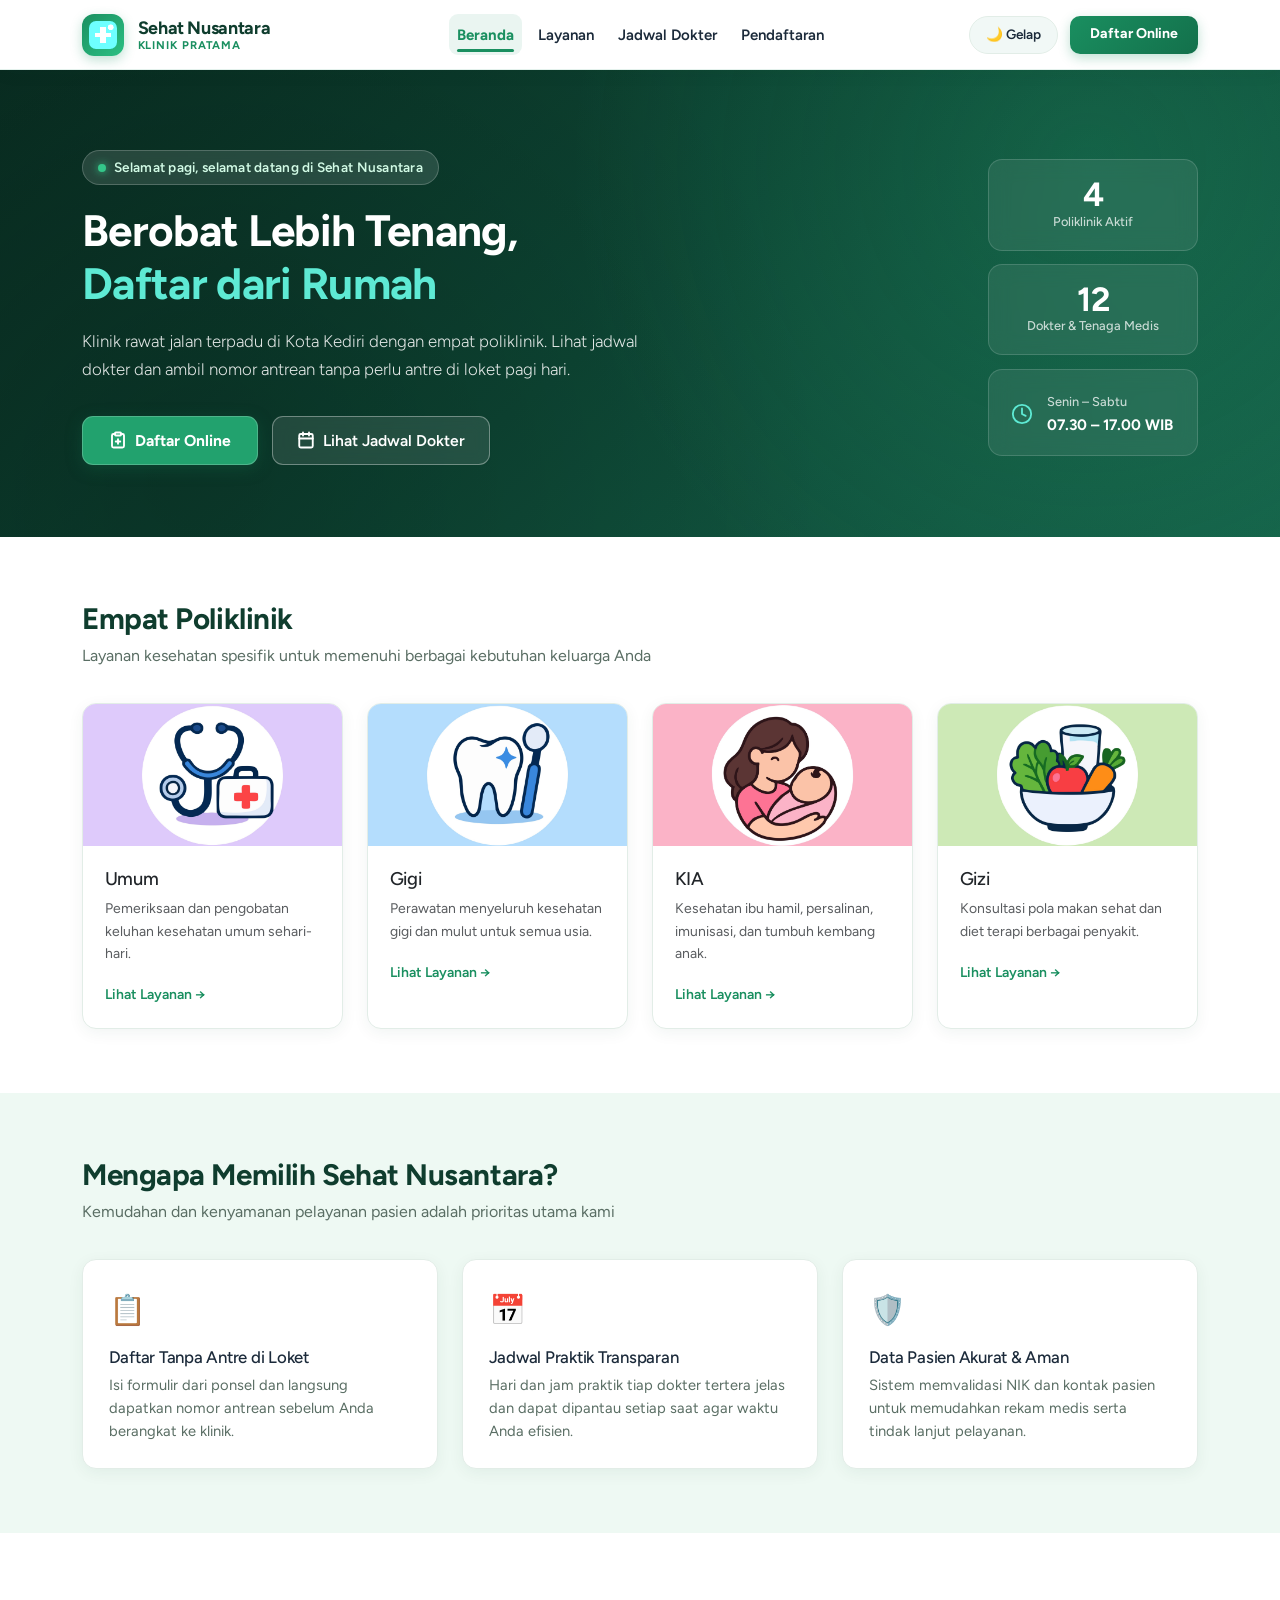
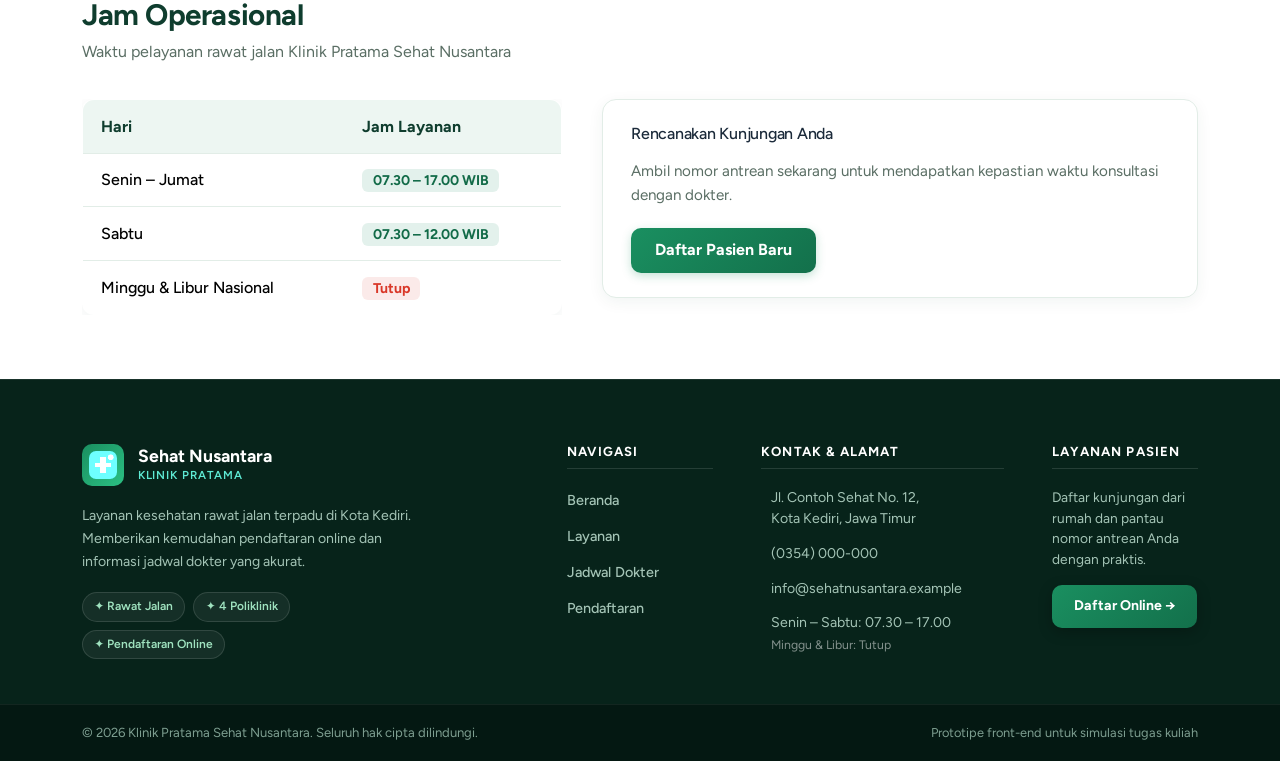
==== commit 39d6a26c: "Memperbaiki icon pelayanan bagian beranda" ====
--- a/index.html
+++ b/index.html
@@ -166,7 +166,7 @@
             <div class="col-6 col-lg-3">
               <div class="card kartu-poli h-100">
                 <img
-                  src="img/umum.svg"
+                  src="img/umum.jpg"
                   class="card-img-top"
                   alt="Ilustrasi Poliklinik Umum"
                 />
@@ -180,7 +180,7 @@
             <div class="col-6 col-lg-3">
               <div class="card kartu-poli h-100">
                 <img
-                  src="img/gigi.svg"
+                  src="img/gigi.jpg"
                   class="card-img-top"
                   alt="Ilustrasi Poliklinik Gigi"
                 />
@@ -194,7 +194,7 @@
             <div class="col-6 col-lg-3">
               <div class="card kartu-poli h-100">
                 <img
-                  src="img/kia.svg"
+                  src="img/kia.jpg"
                   class="card-img-top"
                   alt="Ilustrasi Poliklinik KIA"
                 />
@@ -208,7 +208,7 @@
             <div class="col-6 col-lg-3">
               <div class="card kartu-poli h-100">
                 <img
-                  src="img/gizi.svg"
+                  src="img/gizi.jpg"
                   class="card-img-top"
                   alt="Ilustrasi Poliklinik Gizi"
                 />
--- a/css/style.css
+++ b/css/style.css
@@ -382,6 +382,38 @@
     align-items: center;
     justify-content: space-between;
   }
+  /* Tombol Hamburger Toggler - Kontras Jelas & Proporsional */
+  .navbar-toggler {
+    padding: 0.42rem 0.65rem;
+    font-size: 0.95rem;
+    border-radius: 9px;
+    background-color: rgba(26, 143, 96, 0.08);
+    border: 1.5px solid rgba(26, 143, 96, 0.25);
+    color: #124c37;
+    transition: background-color 0.2s ease, border-color 0.2s ease, box-shadow 0.2s ease, transform 0.15s ease;
+    cursor: pointer;
+    box-shadow: none;
+    display: inline-flex;
+    align-items: center;
+    justify-content: center;
+  }
+  .navbar-toggler:hover {
+    background-color: rgba(26, 143, 96, 0.15);
+    border-color: var(--hijau);
+  }
+  .navbar-toggler:focus {
+    outline: none;
+    box-shadow: 0 0 0 3px rgba(26, 143, 96, 0.22);
+  }
+  .navbar-toggler:active {
+    transform: scale(0.96);
+  }
+  .navbar-toggler-icon {
+    width: 1.35em;
+    height: 1.35em;
+    background-image: url("data:image/svg+xml,%3csvg xmlns='http://www.w3.org/2000/svg' viewBox='0 0 30 30'%3e%3cpath stroke='%23124c37' stroke-linecap='round' stroke-miterlimit='10' stroke-width='2.5' d='M4 7h22M4 15h22M4 23h22'/%3e%3c/svg%3e");
+    transition: transform 0.2s ease;
+  }
   .navbar-collapse {
     background: var(--card-bg);
     border-radius: 14px;
@@ -1372,23 +1404,31 @@
   gap: 0.65rem;
 }
 
+/* Jarak vertikal antar-section pada form pendaftaran */
+#form-daftar {
+  display: flex;
+  flex-direction: column;
+  gap: 2rem;
+}
+
 .form-section {
   background: var(--card-bg);
   border-radius: 18px;
   box-shadow: var(--card-shadow);
   border: 1px solid var(--border-halus);
   overflow: hidden;
-  transition: box-shadow 0.2s ease;
+  transition: box-shadow 0.2s ease, border-color 0.2s ease;
 }
 .form-section:focus-within {
-  box-shadow: 0 6px 22px rgba(26, 143, 96, 0.12);
+  border-color: rgba(26, 143, 96, 0.35);
+  box-shadow: 0 8px 24px rgba(26, 143, 96, 0.12);
 }
 
 .form-section-header {
   display: flex;
   align-items: center;
-  gap: 1.1rem;
-  padding: 1.25rem 1.75rem;
+  gap: 1.15rem;
+  padding: 1.35rem 1.85rem;
   background: rgba(26, 143, 96, 0.04);
   border-bottom: 1px solid var(--border-halus);
 }
@@ -1407,18 +1447,22 @@
   box-shadow: 0 2px 6px rgba(26, 143, 96, 0.3);
 }
 .form-section-title {
-  font-size: 1.05rem;
+  font-size: 1.08rem;
   font-weight: 700;
-  margin: 0;
+  margin: 0 0 0.25rem 0;
   color: var(--biru-tua);
 }
 .form-section-desc {
-  font-size: 0.82rem;
+  font-size: 0.84rem;
   color: var(--teks-muted);
   margin: 0;
+  line-height: 1.45;
 }
 .form-section-body {
-  padding: 1.85rem 1.75rem;
+  padding: 2rem 1.85rem;
+}
+.form-section-body .mb-4 {
+  margin-bottom: 1.55rem !important;
 }
 
 .form-label {
@@ -1596,14 +1640,17 @@
   .form-wrapper {
     gap: 1.5rem;
   }
+  #form-daftar {
+    gap: 1.6rem;
+  }
   .notif-simulasi {
     padding: 0.75rem 0.95rem;
     font-size: 0.85rem;
     gap: 0.55rem;
   }
   .form-section-header {
-    padding: 0.95rem 1.15rem;
-    gap: 0.8rem;
+    padding: 1.1rem 1.35rem;
+    gap: 0.9rem;
   }
   .form-section-num {
     width: 30px;
@@ -1614,10 +1661,13 @@
     font-size: 1rem;
   }
   .form-section-desc {
-    font-size: 0.78rem;
+    font-size: 0.8rem;
   }
   .form-section-body {
-    padding: 1.25rem 1.1rem;
+    padding: 1.5rem 1.35rem;
+  }
+  .form-section-body .mb-4 {
+    margin-bottom: 1.35rem !important;
   }
 }
 
@@ -1643,15 +1693,21 @@
 }
 
 @media (max-width: 480px) {
+  #form-daftar {
+    gap: 1.35rem;
+  }
   .form-section-header {
-    padding: 0.85rem 1rem;
+    padding: 1rem 1.15rem;
   }
   .form-section-body {
-    padding: 1.1rem 0.9rem;
+    padding: 1.25rem 1rem;
+  }
+  .form-section-body .mb-4 {
+    margin-bottom: 1.15rem !important;
   }
   .form-label {
     font-size: 0.88rem;
-    margin-bottom: 0.35rem;
+    margin-bottom: 0.4rem;
   }
   /* font-size 1rem (16px) mencegah iOS Safari zoom-in otomatis saat fokus input */
   .form-control-modern,
@@ -2200,8 +2256,29 @@
     border-color: var(--border-halus);
   }
 }
+/* Toggler Dark Mode - Ikon Terang Elegan, Kontras Tinggi & Selaras Identitas */
+[data-bs-theme="dark"] .navbar-toggler {
+  background-color: rgba(52, 199, 138, 0.12);
+  border: 1.5px solid rgba(52, 199, 138, 0.35);
+  color: #34c78a;
+}
+[data-bs-theme="dark"] .navbar-toggler:hover {
+  background-color: rgba(52, 199, 138, 0.22);
+  border-color: #34c78a;
+}
+[data-bs-theme="dark"] .navbar-toggler:focus {
+  outline: none;
+  box-shadow: 0 0 0 3px rgba(52, 199, 138, 0.35);
+}
+[data-bs-theme="dark"] .navbar-toggler:active {
+  transform: scale(0.96);
+}
 [data-bs-theme="dark"] .navbar-toggler-icon {
-  filter: invert(1);
+  filter: none !important;
+  background-image: url("data:image/svg+xml,%3csvg xmlns='http://www.w3.org/2000/svg' viewBox='0 0 30 30'%3e%3cpath stroke='%2334c78a' stroke-linecap='round' stroke-miterlimit='10' stroke-width='2.5' d='M4 7h22M4 15h22M4 23h22'/%3e%3c/svg%3e") !important;
+}
+[data-bs-theme="dark"] .navbar-toggler:hover .navbar-toggler-icon {
+  background-image: url("data:image/svg+xml,%3csvg xmlns='http://www.w3.org/2000/svg' viewBox='0 0 30 30'%3e%3cpath stroke='%234ade80' stroke-linecap='round' stroke-miterlimit='10' stroke-width='2.5' d='M4 7h22M4 15h22M4 23h22'/%3e%3c/svg%3e") !important;
 }
 [data-bs-theme="dark"] .btn-tema {
   background: rgba(52, 199, 138, 0.1);
@@ -2333,6 +2410,10 @@
   border-color: var(--merah) !important;
 }
 
+[data-bs-theme="dark"] .form-section:focus-within {
+  border-color: rgba(52, 199, 138, 0.45);
+  box-shadow: 0 8px 24px rgba(0, 0, 0, 0.5);
+}
 [data-bs-theme="dark"] .form-section-header {
   background: rgba(52, 199, 138, 0.06);
   border-bottom-color: var(--border-halus);
@@ -2381,33 +2462,285 @@
 }
 
 /* ==========================================================================
-   PRINT STYLES
+   PRINT STYLES — STRUK PENDAFTARAN PASIEN (1 HALAMAN, SIMETRIS & PRESISI)
    ========================================================================== */
+
+/* Sembunyikan print-header di tampilan layar biasa */
+.print-struk-header {
+  display: none !important;
+}
+
+@page {
+  size: A4 portrait;
+  margin: 12mm 15mm;
+}
+
 @media print {
-  body * {
-    visibility: hidden;
-  }
-  #modal-ringkasan,
+  /* ---- Reset semua elemen halaman ---- */
+  html,
+  body {
+    visibility: hidden !important;
+    width: 100% !important;
+    height: auto !important;
+    min-height: 0 !important;
+    margin: 0 !important;
+    padding: 0 !important;
+    overflow: visible !important;
+    background: #ffffff !important;
+    color: #111827 !important;
+    -webkit-print-color-adjust: exact;
+    print-color-adjust: exact;
+  }
+
+  /* ---- Sembunyikan semua elemen body ---- */
+  body > * {
+    display: none !important;
+  }
+
+  /* ---- Tampilkan HANYA modal ringkasan ---- */
+  #modal-ringkasan {
+    display: block !important;
+    visibility: visible !important;
+    position: static !important;
+    left: auto !important;
+    top: auto !important;
+    width: 100% !important;
+    max-width: 100% !important;
+    height: auto !important;
+    margin: 0 auto !important;
+    padding: 0 !important;
+    overflow: visible !important;
+    background: #ffffff !important;
+    color: #111827 !important;
+  }
+
+  /* Semua turunan modal-ringkasan visible */
   #modal-ringkasan * {
-    visibility: visible;
-  }
-  #modal-ringkasan {
-    position: absolute;
-    left: 0;
-    top: 0;
-    width: 100%;
-  }
-  .modal-footer,
-  .btn-close {
-    display: none !important;
-  }
+    visibility: visible !important;
+  }
+
+  /* ---- Dialog & Content: simetris, centered, tepat di tengah halaman cetak ---- */
+  #modal-ringkasan .modal-dialog {
+    position: static !important;
+    margin: 0 auto !important;
+    max-width: 170mm !important;
+    width: 100% !important;
+    transform: none !important;
+    box-shadow: none !important;
+  }
+
   #modal-ringkasan .modal-content {
+    position: static !important;
+    width: 100% !important;
+    max-width: 170mm !important;
+    height: auto !important;
+    max-height: none !important;
+    min-height: 0 !important;
+    margin: 0 auto !important;
+    padding: 0 !important;
+    overflow: visible !important;
     background: #ffffff !important;
-    color: #000000 !important;
+    color: #111827 !important;
     border: none !important;
     box-shadow: none !important;
-  }
-  .nomor-antrean {
-    color: #000000 !important;
-  }
-}
+    border-radius: 0 !important;
+  }
+
+  /* ---- SEMBUNYIKAN header notifikasi modal "Pendaftaran Berhasil!" ---- */
+  #modal-ringkasan .modal-header,
+  #modal-ringkasan .modal-header-modern,
+  #modal-ringkasan .modal-header-content,
+  #modal-ringkasan .modal-sukses-icon,
+  #modal-ringkasan #judul-modal,
+  #modal-ringkasan .modal-title,
+  #modal-ringkasan .modal-subtitle,
+  #modal-ringkasan .btn-close,
+  #modal-ringkasan .btn-close-modern {
+    display: none !important;
+    visibility: hidden !important;
+  }
+
+  /* ---- SEMBUNYIKAN footer tombol cetak/selesai ---- */
+  #modal-ringkasan .modal-footer,
+  #modal-ringkasan .modal-footer-modern {
+    display: none !important;
+    visibility: hidden !important;
+  }
+
+  /* ---- Modal body ---- */
+  #modal-ringkasan .modal-body,
+  #modal-ringkasan .modal-body-modern {
+    padding: 0 !important;
+    margin: 0 auto !important;
+    width: 100% !important;
+    max-width: 100% !important;
+    height: auto !important;
+    max-height: none !important;
+    overflow: visible !important;
+    background: #ffffff !important;
+    color: #111827 !important;
+  }
+
+  /* ---- Header Cetak Struk: Simetris, Rapi, Tepat di Tengah Area Struk ---- */
+  .print-struk-header {
+    display: flex !important;
+    flex-direction: column !important;
+    align-items: center !important;
+    justify-content: center !important;
+    visibility: visible !important;
+    width: 100% !important;
+    max-width: 100% !important;
+    text-align: center !important;
+    margin: 0 auto 5mm auto !important;
+    padding: 0 0 4mm 0 !important;
+    border-bottom: 2px solid #111827 !important;
+    box-sizing: border-box !important;
+  }
+
+  .print-struk-header * {
+    text-align: center !important;
+    margin-left: auto !important;
+    margin-right: auto !important;
+    box-sizing: border-box !important;
+  }
+
+  .print-struk-brand {
+    display: block !important;
+    visibility: visible !important;
+    width: 100% !important;
+    font-size: 13.5pt !important;
+    font-weight: 700 !important;
+    color: #111827 !important;
+    letter-spacing: 0.02em !important;
+    margin: 0 0 1.5mm 0 !important;
+    text-align: center !important;
+    line-height: 1.3 !important;
+  }
+
+  .print-clinic-address {
+    display: block !important;
+    visibility: visible !important;
+    width: 100% !important;
+    font-size: 8.5pt !important;
+    color: #4b5563 !important;
+    margin: 0 0 1.5mm 0 !important;
+    text-align: center !important;
+    line-height: 1.4 !important;
+  }
+
+  .print-struk-divider {
+    display: block !important;
+    visibility: visible !important;
+    width: 48px !important;
+    height: 1.5px !important;
+    background: #111827 !important;
+    margin: 1.5mm auto !important;
+  }
+
+  .print-struk-title {
+    display: block !important;
+    visibility: visible !important;
+    width: 100% !important;
+    font-size: 10.5pt !important;
+    font-weight: 700 !important;
+    letter-spacing: 0.08em !important;
+    color: #111827 !important;
+    margin: 1.5mm 0 0 0 !important;
+    text-align: center !important;
+  }
+
+  /* ---- Kotak nomor antrean ---- */
+  #modal-ringkasan .antrean-box {
+    width: 100% !important;
+    max-width: 100% !important;
+    padding: 4mm 5mm !important;
+    margin: 0 auto 5mm auto !important;
+    background: #f8fafc !important;
+    border: 1.5px dashed #64748b !important;
+    border-radius: 6px !important;
+    text-align: center !important;
+    color: #111827 !important;
+    break-inside: avoid !important;
+    page-break-inside: avoid !important;
+    box-sizing: border-box !important;
+  }
+
+  #modal-ringkasan .antrean-box * {
+    text-align: center !important;
+  }
+
+  #modal-ringkasan .nomor-antrean {
+    font-size: 26pt !important;
+    font-weight: 800 !important;
+    color: #111827 !important;
+    margin: 1mm 0 !important;
+    letter-spacing: 0.05em !important;
+  }
+
+  #modal-ringkasan .antrean-label {
+    font-size: 9pt !important;
+    font-weight: 600 !important;
+    color: #4b5563 !important;
+    margin-bottom: 1mm !important;
+    text-transform: uppercase !important;
+    letter-spacing: 0.04em !important;
+  }
+
+  #modal-ringkasan .antrean-note {
+    font-size: 8pt !important;
+    color: #4b5563 !important;
+    margin: 0 !important;
+  }
+
+  /* ---- Ringkasan data pasien ---- */
+  #modal-ringkasan .ringkasan-wrapper {
+    width: 100% !important;
+    max-width: 100% !important;
+    margin: 0 auto !important;
+    background: #ffffff !important;
+    box-sizing: border-box !important;
+  }
+
+  #modal-ringkasan .ringkasan-judul {
+    color: #111827 !important;
+    border-bottom: 1px solid #cbd5e1 !important;
+    margin: 0 0 3mm 0 !important;
+    padding-bottom: 1.5mm !important;
+    font-size: 9.5pt !important;
+    font-weight: 700 !important;
+    text-transform: uppercase !important;
+    letter-spacing: 0.04em !important;
+  }
+
+  #modal-ringkasan .ringkasan-dl {
+    width: 100% !important;
+    max-width: 100% !important;
+    margin-left: 0 !important;
+    margin-right: 0 !important;
+    overflow: visible !important;
+  }
+
+  #modal-ringkasan .ringkasan-dl dt {
+    color: #4b5563 !important;
+    font-size: 8.5pt !important;
+    font-weight: 600 !important;
+  }
+
+  #modal-ringkasan .ringkasan-dl dd {
+    color: #111827 !important;
+    font-size: 9pt !important;
+    font-weight: 500 !important;
+  }
+
+  #modal-ringkasan .ringkasan-dl > * {
+    margin-top: 0 !important;
+    margin-bottom: 1.5mm !important;
+    break-inside: avoid !important;
+    page-break-inside: avoid !important;
+  }
+
+  /* Sembunyikan backdrop */
+  .modal-backdrop {
+    display: none !important;
+  }
+}
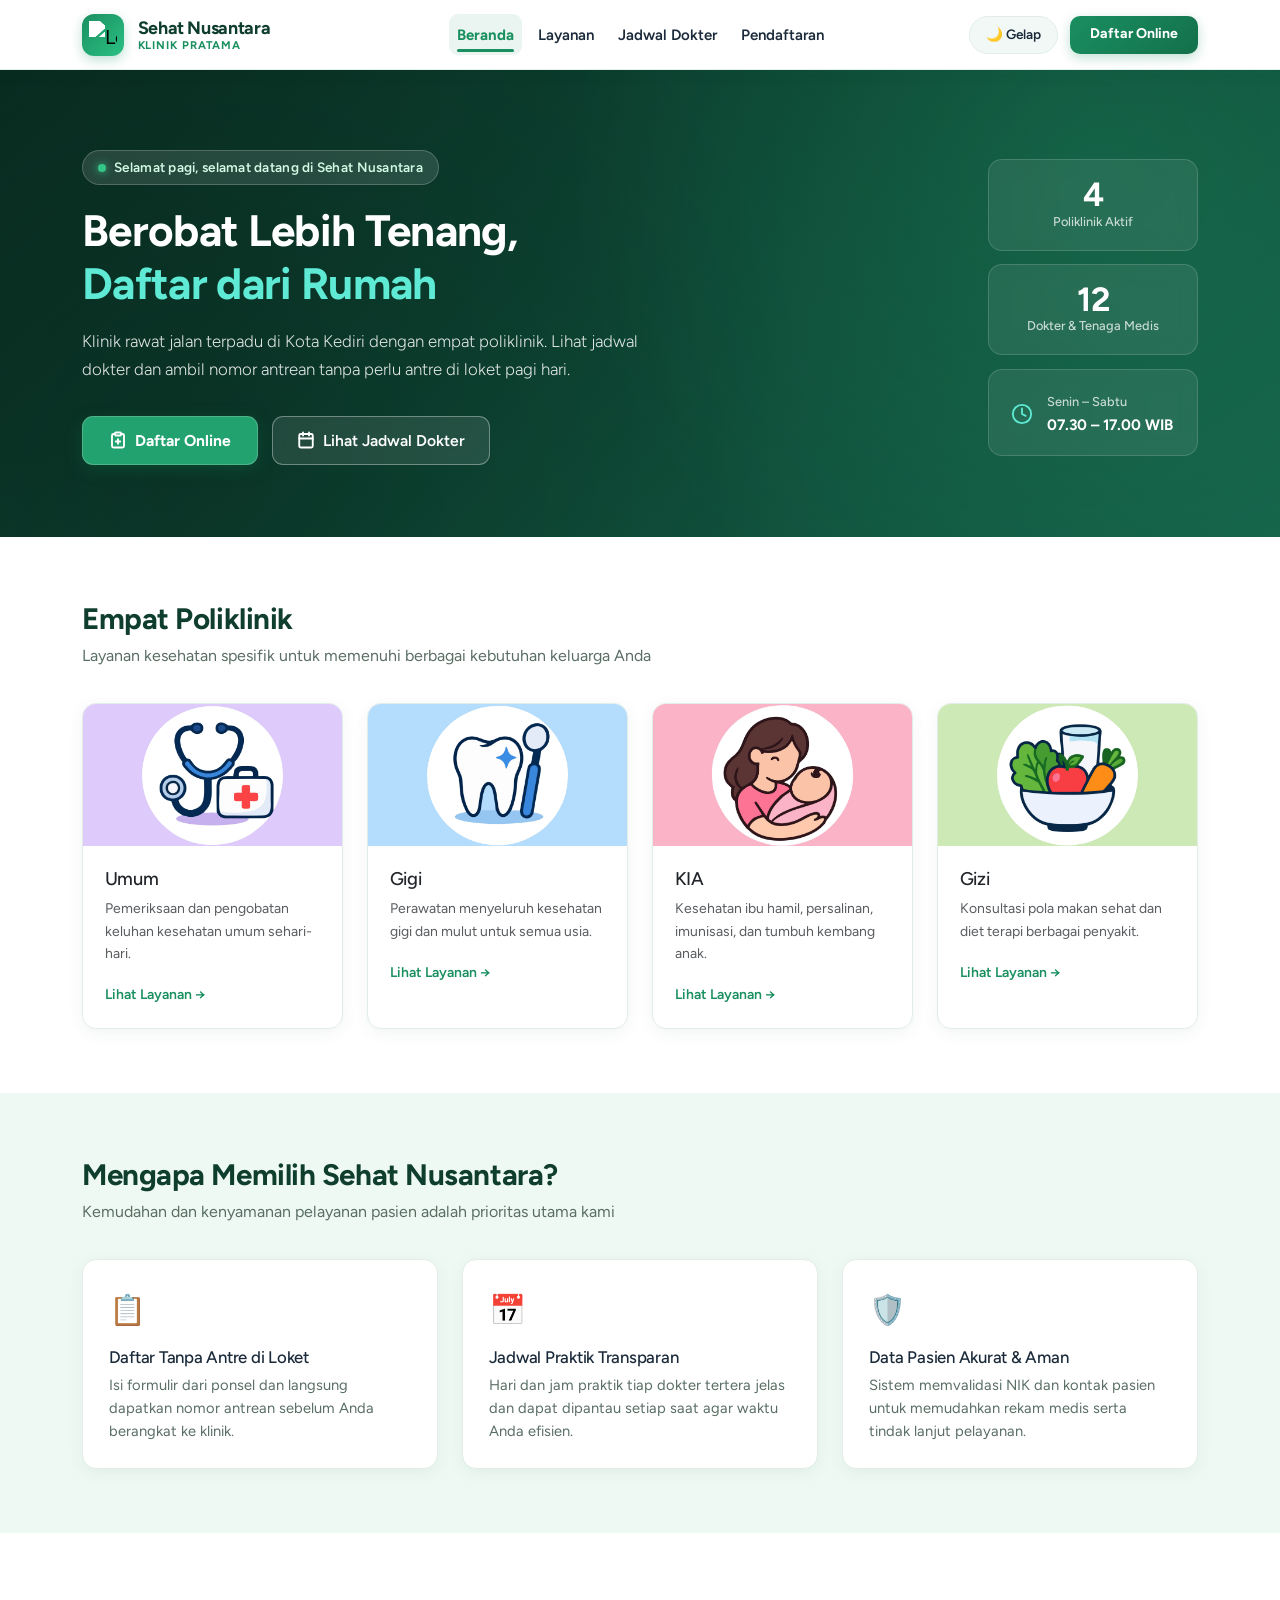
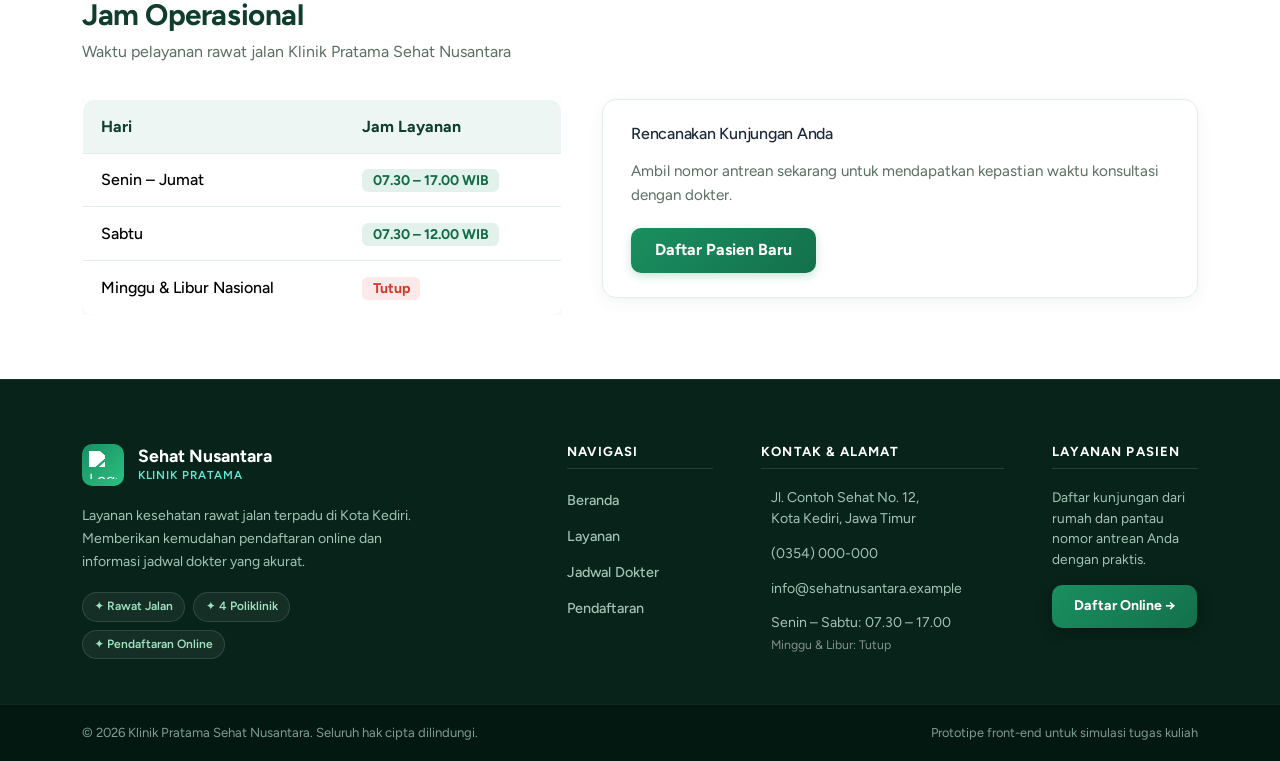
==== commit 6f244d24: "Memperbarui logo" ====
--- a/index.html
+++ b/index.html
@@ -223,6 +223,7 @@
         </div>
       </section>
 
+      
       <!-- ===== KEUNGGULAN ===== -->
       <section class="bagian bg-muda">
         <div class="container">
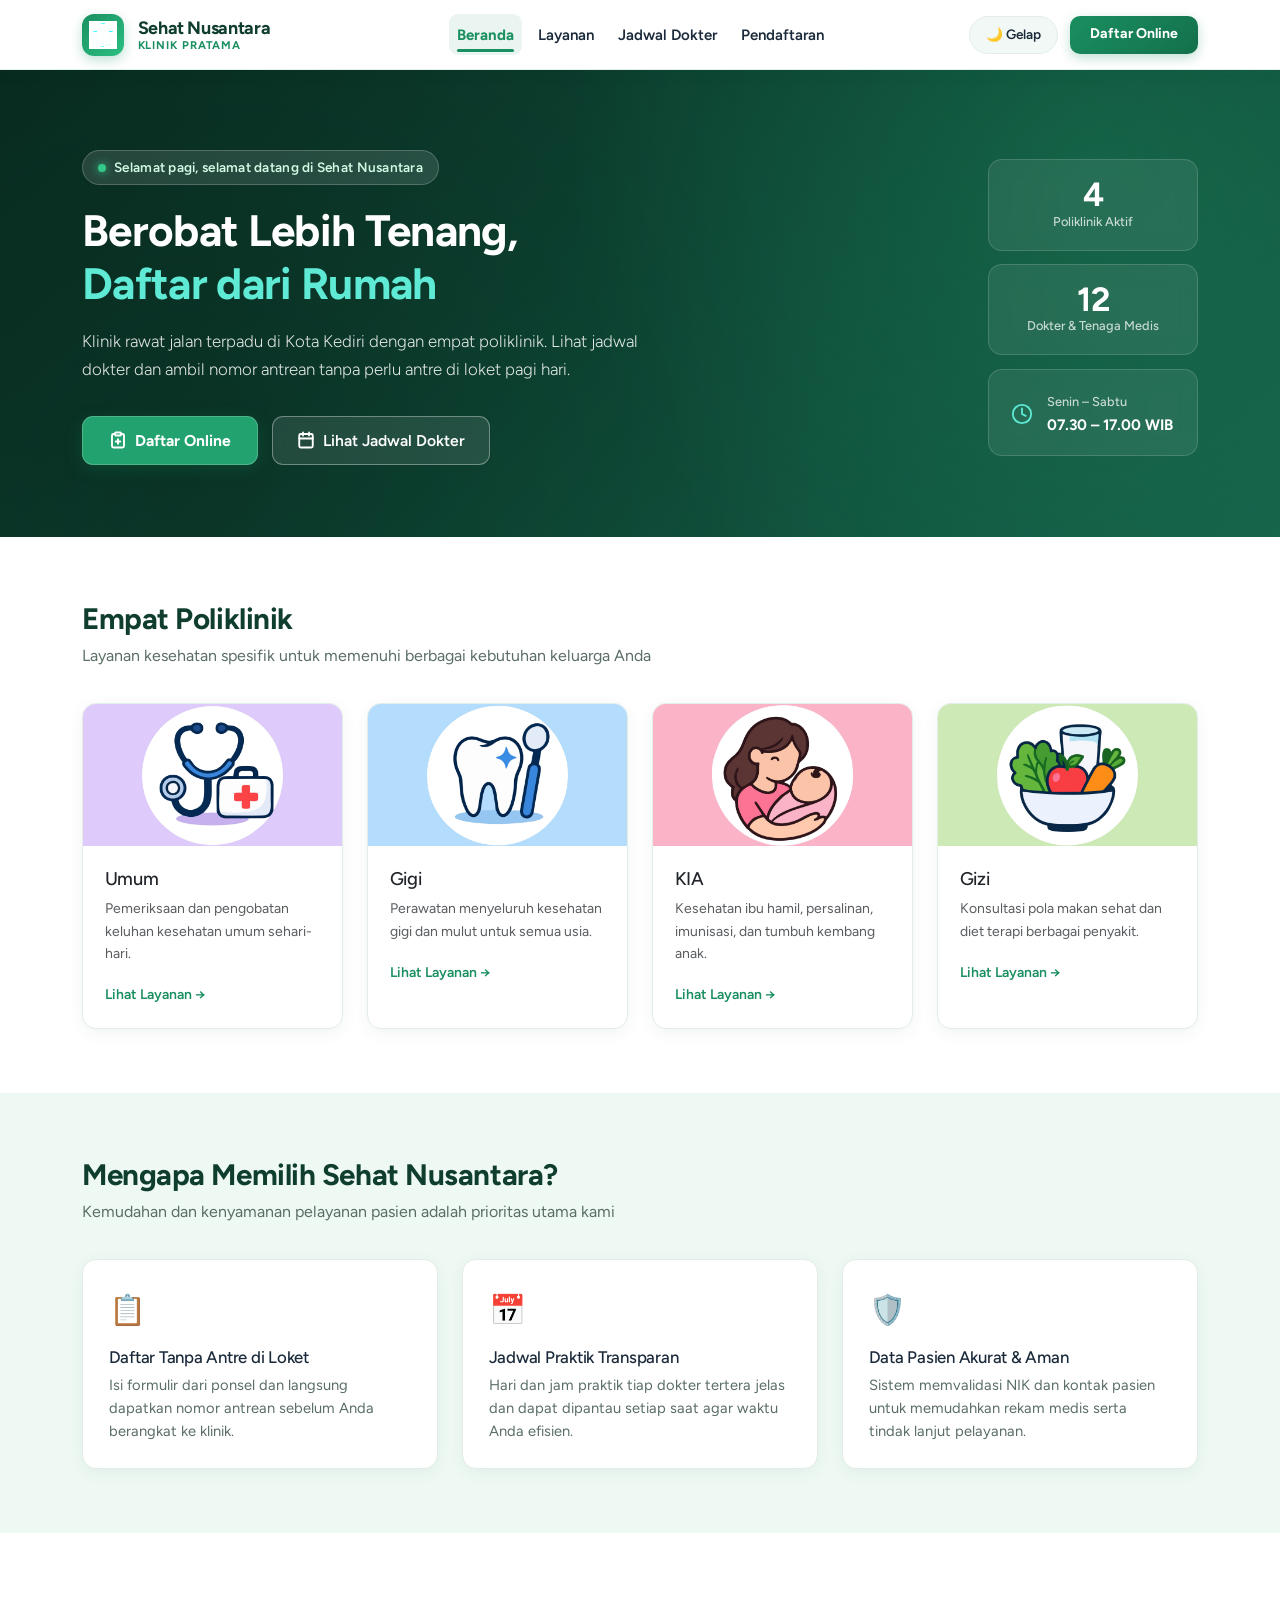
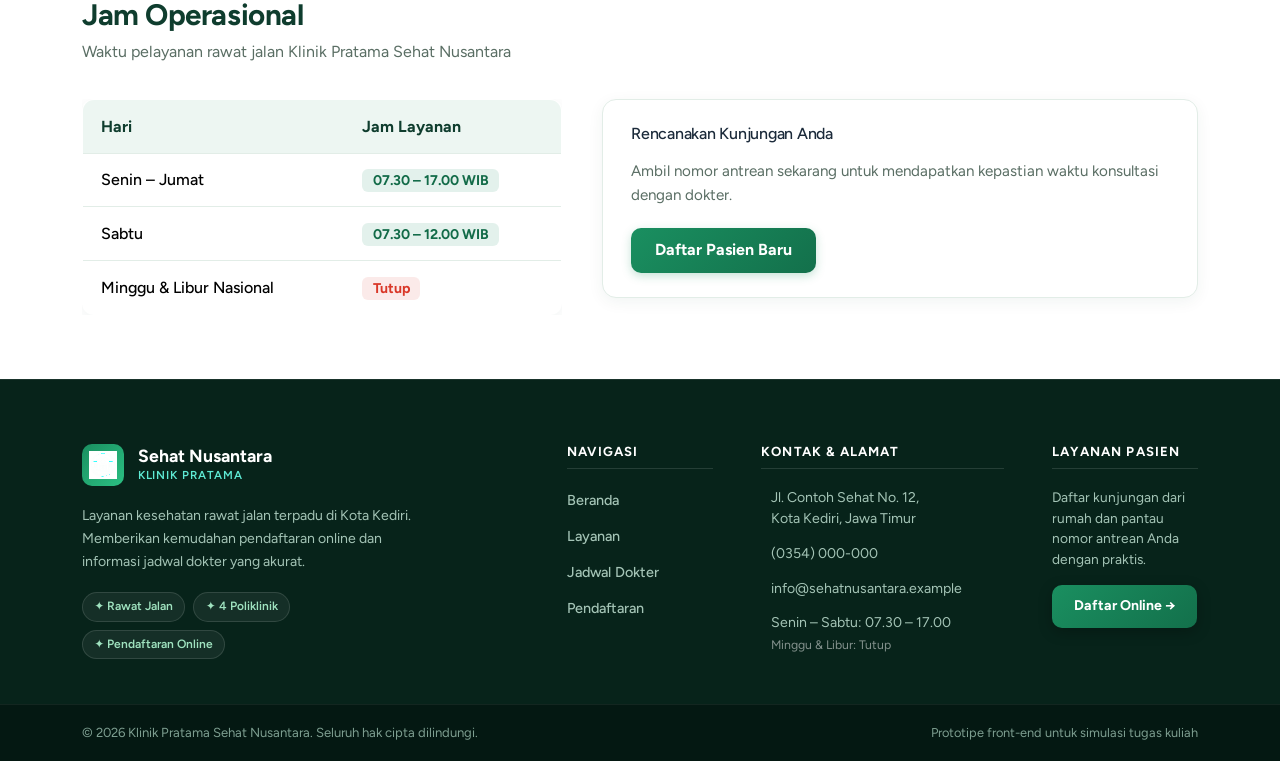
==== commit 9ef533cd: "Memperbarui_logo" ====
--- a/index.html
+++ b/index.html
@@ -32,7 +32,7 @@
           <a class="navbar-brand" href="index.html">
             <div class="navbar-brand-logo">
               <img
-                src="img/logo.svg"
+                src="img/logo.png"
                 alt="Logo Klinik Sehat Nusantara"
                 width="26"
                 height="26"
@@ -223,7 +223,7 @@
         </div>
       </section>
 
-      
+
       <!-- ===== KEUNGGULAN ===== -->
       <section class="bagian bg-muda">
         <div class="container">
@@ -309,7 +309,7 @@
             <div class="col-md-5 col-lg-4">
               <div class="footer-brand">
                 <div class="footer-brand-logo">
-                  <img src="img/logo.svg" alt="Logo Sehat Nusantara" width="28" height="28" />
+                  <img src="img/logo.png" alt="Logo Sehat Nusantara" width="28" height="28" />
                 </div>
                 <div>
                   <span class="footer-brand-name">Sehat Nusantara</span>
